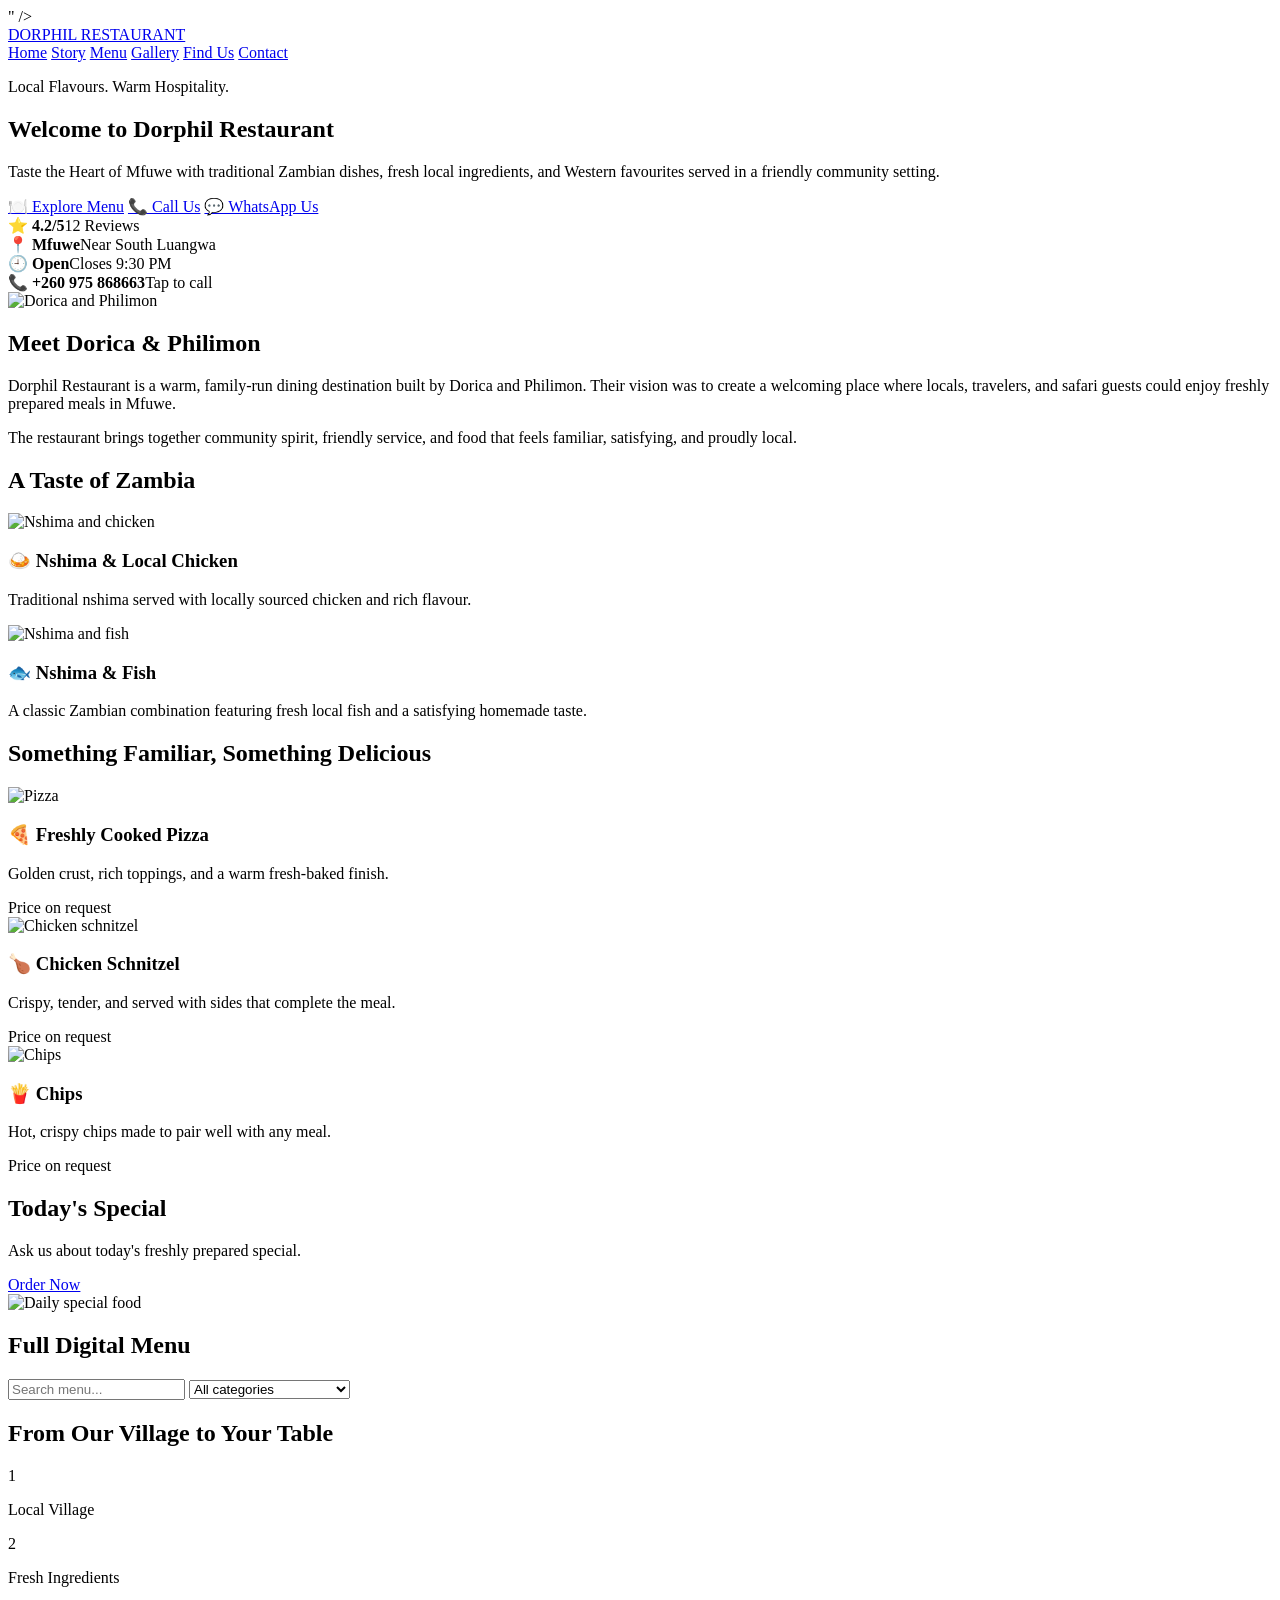
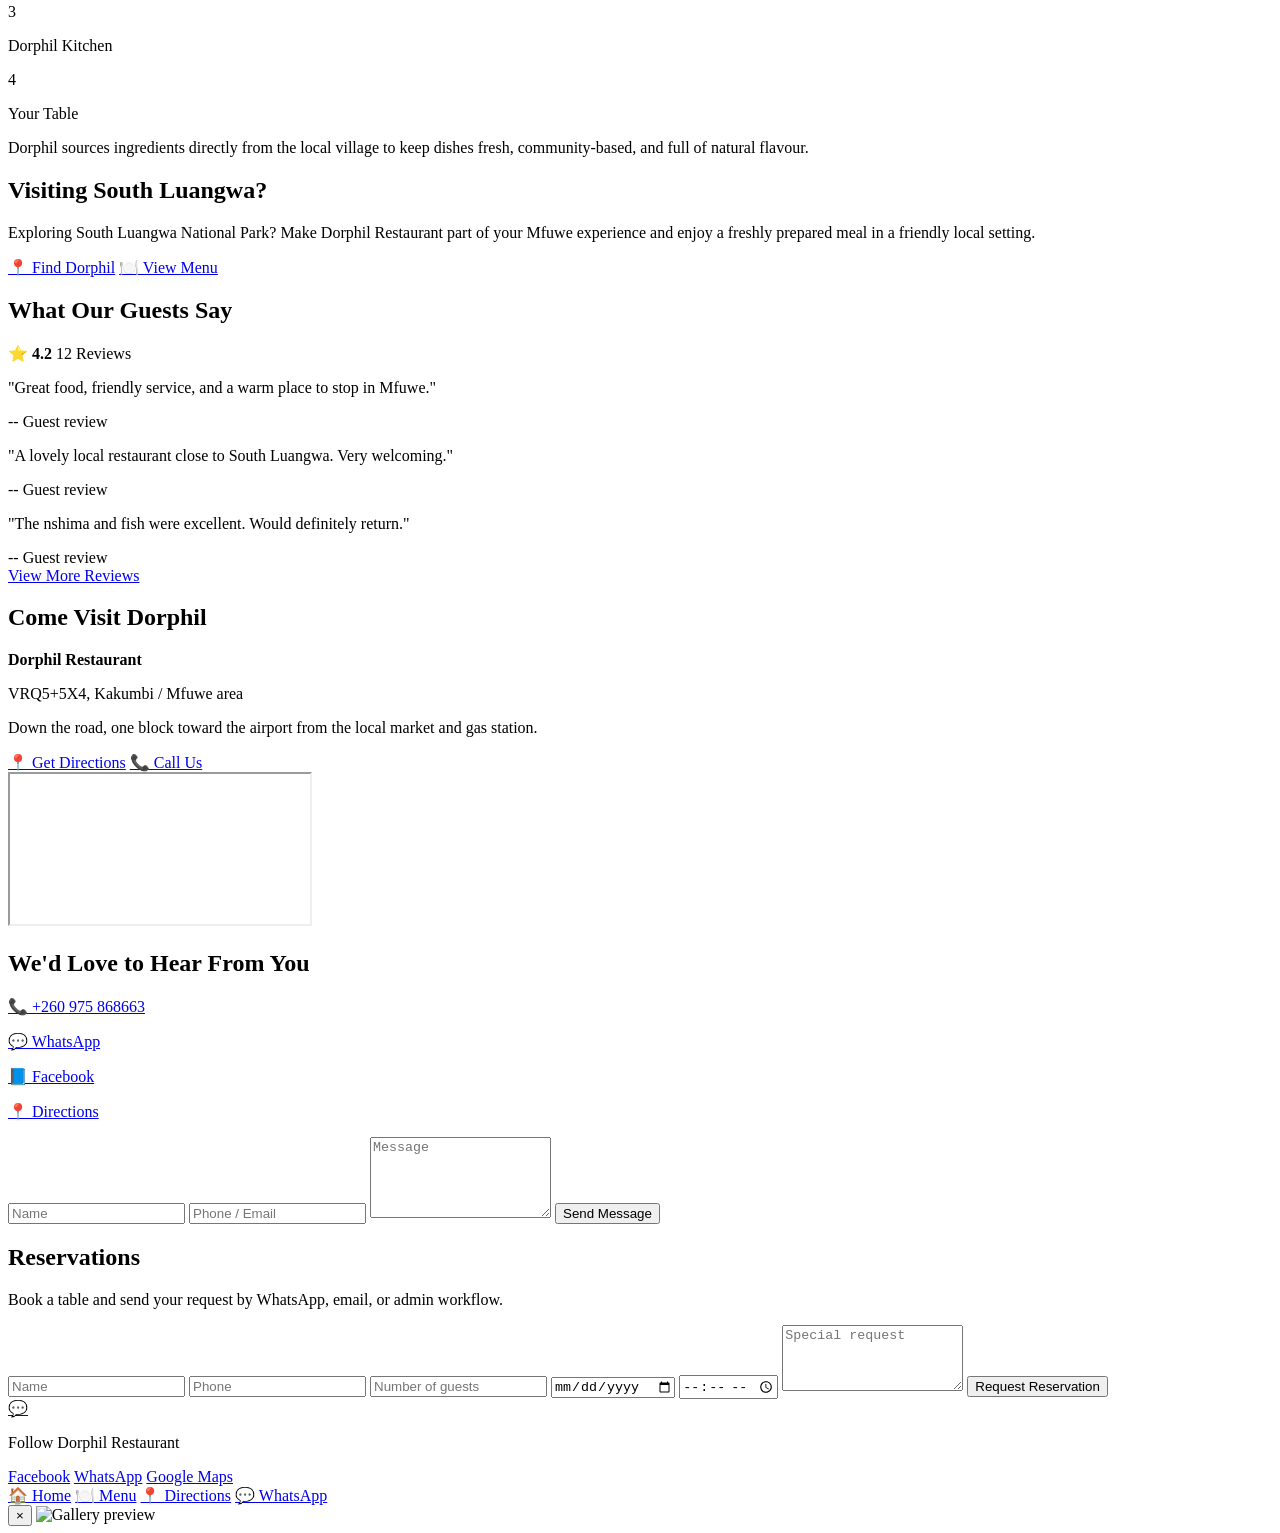
==== index.html @ 9b3031ff "Rename index[1].html to index.html" ====
<!DOCTYPE html>
<html lang="en">
<head>
  <meta charset="UTF-8" />
  <meta name="viewport" content="width=device-width, initial-scale=1.0" />
  <title>Dorphil Restaurant | Local Flavours. Warm Hospitality.</title>
  <meta name="description" content="Dorphil Restaurant in Mfuwe, near South Luangwa National Park, Zambia. Traditional Zambian dishes, Western favourites, reservations, menu, WhatsApp orders, and directions.">
  <meta name="keywords" content="Dorphil Restaurant, Restaurants in Mfuwe, Restaurants near South Luangwa, Food in Mfuwe Zambia, Where to eat in Mfuwe, Zambian food Mfuwe, Restaurants near South Luangwa National Park">
  <meta name="theme-color" content="#161513">
  <meta property="og:title" content="Dorphil Restaurant">
  <meta property="og:description" content="Local Flavours. Warm Hospitality.">
  <meta property="og:type" content="website">
  " />
</head>
<body>
  <header class="nav" id="top">
    <div class="container nav-inner">
      <a href="#home" class="brand">DORPHIL RESTAURANT</a>
      <nav class="navlinks">
        <a href="#home">Home</a>
        <a href="#story">Story</a>
        <a href="#menu">Menu</a>
        <a href="#gallery">Gallery</a>
        <a href="#find">Find Us</a>
        <a href="#contact">Contact</a>
      </nav>
    </div>
  </header>

  <main>
    <section class="hero" id="home">
      <div class="hero-overlay"></div>
      <div class="container hero-content reveal">
        <p class="eyebrow">Local Flavours. Warm Hospitality.</p>
        <h1>Welcome to Dorphil Restaurant</h1>
        <p class="hero-text">
          Taste the Heart of Mfuwe with traditional Zambian dishes, fresh local ingredients, and Western favourites served in a friendly community setting.
        </p>
        <div class="cta-row">
          <a class="btn btn-primary" href="#menu">🍽️ Explore Menu</a>
          <a class="btn btn-secondary" href="tel:+260975868663">📞 Call Us</a>
          <a class="btn btn-secondary" target="_blank" rel="noopener"
             href="https://wa.me/260975868663?text=Hello%20Dorphil%20Restaurant!%20I'd%20like%20to%20place%20an%20order.">
             💬 WhatsApp Us
          </a>
        </div>
      </div>
      <div class="floating-particles" aria-hidden="true">
        <span></span><span></span><span></span><span></span><span></span>
      </div>
    </section>

    <section class="quick-bar">
      <div class="container quick-grid">
        <div class="quick-card reveal"><strong>⭐ 4.2/5</strong><span>12 Reviews</span></div>
        <div class="quick-card reveal"><strong>📍 Mfuwe</strong><span>Near South Luangwa</span></div>
        <div class="quick-card reveal"><strong>🕘 Open</strong><span>Closes 9:30 PM</span></div>
        <div class="quick-card reveal"><strong>📞 +260 975 868663</strong><span>Tap to call</span></div>
      </div>
    </section>

    <section class="section section-light" id="story">
      <div class="container grid-2">
        <div class="story-image reveal">
          <img src="https://images.unsplash.com/photo-1529692236671-f1c6f5c2c8a7?auto=format&fit=crop&w=1200&q=80" alt="Dorica and Philimon">
        </div>
        <div class="story-copy reveal">
          <h2>Meet Dorica & Philimon</h2>
          <div class="gold-line"></div>
          <p>
            Dorphil Restaurant is a warm, family-run dining destination built by Dorica and Philimon. Their vision was to create a welcoming place where locals, travelers, and safari guests could enjoy freshly prepared meals in Mfuwe.
          </p>
          <p>
            The restaurant brings together community spirit, friendly service, and food that feels familiar, satisfying, and proudly local.
          </p>
        </div>
      </div>
    </section>

    <section class="section section-dark" id="local-food">
      <div class="container">
        <h2>A Taste of Zambia</h2>
        <div class="gold-line"></div>
        <div class="food-grid">
          <article class="food-card reveal">
            <img src="https://images.unsplash.com/photo-1562967914-608f82629710?auto=format&fit=crop&w=1200&q=80" alt="Nshima and chicken">
            <div class="food-body">
              <h3>🍛 Nshima & Local Chicken</h3>
              <p>Traditional nshima served with locally sourced chicken and rich flavour.</p>
            </div>
          </article>
          <article class="food-card reveal">
            <img src="https://images.unsplash.com/photo-1519708227418-c8fd9a32b7a2?auto=format&fit=crop&w=1200&q=80" alt="Nshima and fish">
            <div class="food-body">
              <h3>🐟 Nshima & Fish</h3>
              <p>A classic Zambian combination featuring fresh local fish and a satisfying homemade taste.</p>
            </div>
          </article>
        </div>
      </div>
    </section>

    <section class="section section-light" id="western">
      <div class="container">
        <h2>Something Familiar, Something Delicious</h2>
        <div class="gold-line"></div>
        <div class="food-grid three">
          <article class="food-card reveal">
            <img src="https://images.unsplash.com/photo-1513104890138-7c749659a591?auto=format&fit=crop&w=1200&q=80" alt="Pizza">
            <div class="food-body">
              <h3>🍕 Freshly Cooked Pizza</h3>
              <p>Golden crust, rich toppings, and a warm fresh-baked finish.</p>
              <span class="price">Price on request</span>
            </div>
          </article>
          <article class="food-card reveal">
            <img src="https://images.unsplash.com/photo-1598515214211-89d3c73ae83b?auto=format&fit=crop&w=1200&q=80" alt="Chicken schnitzel">
            <div class="food-body">
              <h3>🍗 Chicken Schnitzel</h3>
              <p>Crispy, tender, and served with sides that complete the meal.</p>
              <span class="price">Price on request</span>
            </div>
          </article>
          <article class="food-card reveal">
            <img src="https://images.unsplash.com/photo-1573080496219-bb080dd4f877?auto=format&fit=crop&w=1200&q=80" alt="Chips">
            <div class="food-body">
              <h3>🍟 Chips</h3>
              <p>Hot, crispy chips made to pair well with any meal.</p>
              <span class="price">Price on request</span>
            </div>
          </article>
        </div>
      </div>
    </section>

    <section class="section section-dark" id="specials">
      <div class="container grid-2">
        <div class="special-copy reveal">
          <h2>Today's Special</h2>
          <div class="gold-line"></div>
          <p>Ask us about today's freshly prepared special.</p>
          <a class="btn btn-primary" href="https://wa.me/260975868663?text=Hello%20Dorphil%20Restaurant!%20What%20is%20today's%20special?" target="_blank" rel="noopener">Order Now</a>
        </div>
        <div class="special-image reveal">
          <img src="https://images.unsplash.com/photo-1547592180-85f173990554?auto=format&fit=crop&w=1200&q=80" alt="Daily special food">
        </div>
      </div>
    </section>

    <section class="section section-light" id="menu">
      <div class="container">
        <h2>Full Digital Menu</h2>
        <div class="gold-line"></div>

        <div class="menu-tools">
          <input id="menuSearch" type="text" placeholder="Search menu..." />
          <select id="categoryFilter">
            <option value="all">All categories</option>
            <option value="Zambian Favourites">🇿🇲 Zambian Favourites</option>
            <option value="Pizza">🍕 Pizza</option>
            <option value="Chicken & Meat">🍗 Chicken & Meat</option>
            <option value="Sides">🍟 Sides</option>
            <option value="Drinks">🥤 Drinks</option>
            <option value="Specials">🔥 Specials</option>
          </select>
        </div>

        <div class="menu-grid" id="menuGrid"></div>
      </div>
    </section>

    <section class="section section-dark" id="ingredients">
      <div class="container">
        <h2>From Our Village to Your Table</h2>
        <div class="gold-line"></div>
        <div class="process">
          <div class="process-step reveal"><span>1</span><p>Local Village</p></div>
          <div class="process-step reveal"><span>2</span><p>Fresh Ingredients</p></div>
          <div class="process-step reveal"><span>3</span><p>Dorphil Kitchen</p></div>
          <div class="process-step reveal"><span>4</span><p>Your Table</p></div>
        </div>
        <p class="center-text">
          Dorphil sources ingredients directly from the local village to keep dishes fresh, community-based, and full of natural flavour.
        </p>
      </div>
    </section>

    <section class="section section-light" id="south-luangwa">
      <div class="container grid-2">
        <div class="reveal">
          <h2>Visiting South Luangwa?</h2>
          <div class="gold-line"></div>
          <p>
            Exploring South Luangwa National Park? Make Dorphil Restaurant part of your Mfuwe experience and enjoy a freshly prepared meal in a friendly local setting.
          </p>
          <div class="cta-row">
            <a class="btn btn-primary" href="#find">📍 Find Dorphil</a>
            <a class="btn btn-secondary" href="#menu">🍽️ View Menu</a>
          </div>
        </div>
        <div class="wildlife-panel reveal"></div>
      </div>
    </section>

    <section class="section section-light" id="reviews">
      <div class="container">
        <h2>What Our Guests Say</h2>
        <div class="gold-line"></div>
        <div class="review-summary">
          <strong>⭐ 4.2</strong>
          <span>12 Reviews</span>
        </div>
        <div class="review-grid">
          <article class="review-card reveal">
            <p>"Great food, friendly service, and a warm place to stop in Mfuwe."</p>
            <span>-- Guest review</span>
          </article>
          <article class="review-card reveal">
            <p>"A lovely local restaurant close to South Luangwa. Very welcoming."</p>
            <span>-- Guest review</span>
          </article>
          <article class="review-card reveal">
            <p>"The nshima and fish were excellent. Would definitely return."</p>
            <span>-- Guest review</span>
          </article>
        </div>
        <div class="center-row">
          <a class="btn btn-secondary" href="https://www.tripadvisor.com/Search?q=Dorphil%20Restaurant" target="_blank" rel="noopener">View More Reviews</a>
        </div>
      </div>
    </section>

    <section class="section section-dark" id="find">
      <div class="container grid-2">
        <div class="reveal">
          <h2>Come Visit Dorphil</h2>
          <div class="gold-line"></div>
          <p><strong>Dorphil Restaurant</strong></p>
          <p>VRQ5+5X4, Kakumbi / Mfuwe area</p>
          <p>Down the road, one block toward the airport from the local market and gas station.</p>
          <div class="cta-row">
            <a class="btn btn-primary" href="https://www.google.com/maps?q=VRQ5+5X4,+Kakumbi,+Mfuwe,+Zambia" target="_blank" rel="noopener">📍 Get Directions</a>
            <a class="btn btn-secondary" href="tel:+260975868663">📞 Call Us</a>
          </div>
        </div>
        <div class="map-wrap reveal">
          <iframe
            class="map"
            loading="lazy"
            src="https://www.google.com/maps?q=VRQ5%2B5X4%2C%20Mfuwe%2C%20Zambia&output=embed"
            title="Dorphil Restaurant map"
          ></iframe>
        </div>
      </div>
    </section>

    <section class="section section-light" id="contact">
      <div class="container grid-2">
        <div class="reveal">
          <h2>We'd Love to Hear From You</h2>
          <div class="gold-line"></div>
          <p><a href="tel:+260975868663">📞 +260 975 868663</a></p>
          <p><a href="https://wa.me/260975868663?text=Hello%20Dorphil%20Restaurant!%20I'd%20like%20to%20place%20an%20order." target="_blank" rel="noopener">💬 WhatsApp</a></p>
          <p><a href="https://www.facebook.com/profile.php?id=61595667743104" target="_blank" rel="noopener">📘 Facebook</a></p>
          <p><a href="#find">📍 Directions</a></p>
        </div>
        <form class="contact-form reveal">
          <input type="text" placeholder="Name" />
          <input type="text" placeholder="Phone / Email" />
          <textarea rows="5" placeholder="Message"></textarea>
          <button type="button" class="btn btn-primary">Send Message</button>
        </form>
      </div>
    </section>

    <section class="section section-dark" id="reservations">
      <div class="container grid-2">
        <div class="reveal">
          <h2>Reservations</h2>
          <div class="gold-line"></div>
          <p>Book a table and send your request by WhatsApp, email, or admin workflow.</p>
        </div>
        <form class="contact-form reveal">
          <input type="text" placeholder="Name" />
          <input type="text" placeholder="Phone" />
          <input type="number" placeholder="Number of guests" />
          <input type="date" />
          <input type="time" />
          <textarea rows="4" placeholder="Special request"></textarea>
          <button type="button" class="btn btn-primary">Request Reservation</button>
        </form>
      </div>
    </section>
  </main>

  <a class="floating-whatsapp" target="_blank" rel="noopener"
     href="https://wa.me/260975868663?text=Hello%20Dorphil%20Restaurant!%20I'd%20like%20to%20place%20an%20order.">
    💬
  </a>

  <footer class="footer">
    <div class="container footer-inner">
      <p>Follow Dorphil Restaurant</p>
      <div class="footer-links">
        <a href="https://www.facebook.com" target="_blank" rel="noopener">Facebook</a>
        <a href="https://wa.me/260975868663" target="_blank" rel="noopener">WhatsApp</a>
        <a href="https://www.google.com/maps?q=VRQ5+5X4,+Kakumbi,+Mfuwe,+Zambia" target="_blank" rel="noopener">Google Maps</a>
      </div>
    </div>
  </footer>

  <nav class="mobile-nav">
    <a href="#home">🏠 Home</a>
    <a href="#menu">🍽️ Menu</a>
    <a href="#find">📍 Directions</a>
    <a href="https://wa.me/260975868663?text=Hello%20Dorphil%20Restaurant!%20I'd%20like%20to%20place%20an%20order." target="_blank" rel="noopener">💬 WhatsApp</a>
  </nav>

  <div class="gallery-modal" id="galleryModal" aria-hidden="true">
    <button class="close-modal" id="closeModal">×</button>
    <img id="modalImage" alt="Gallery preview">
  </div>

  <script src="script.js"></script>
</body>
</html>
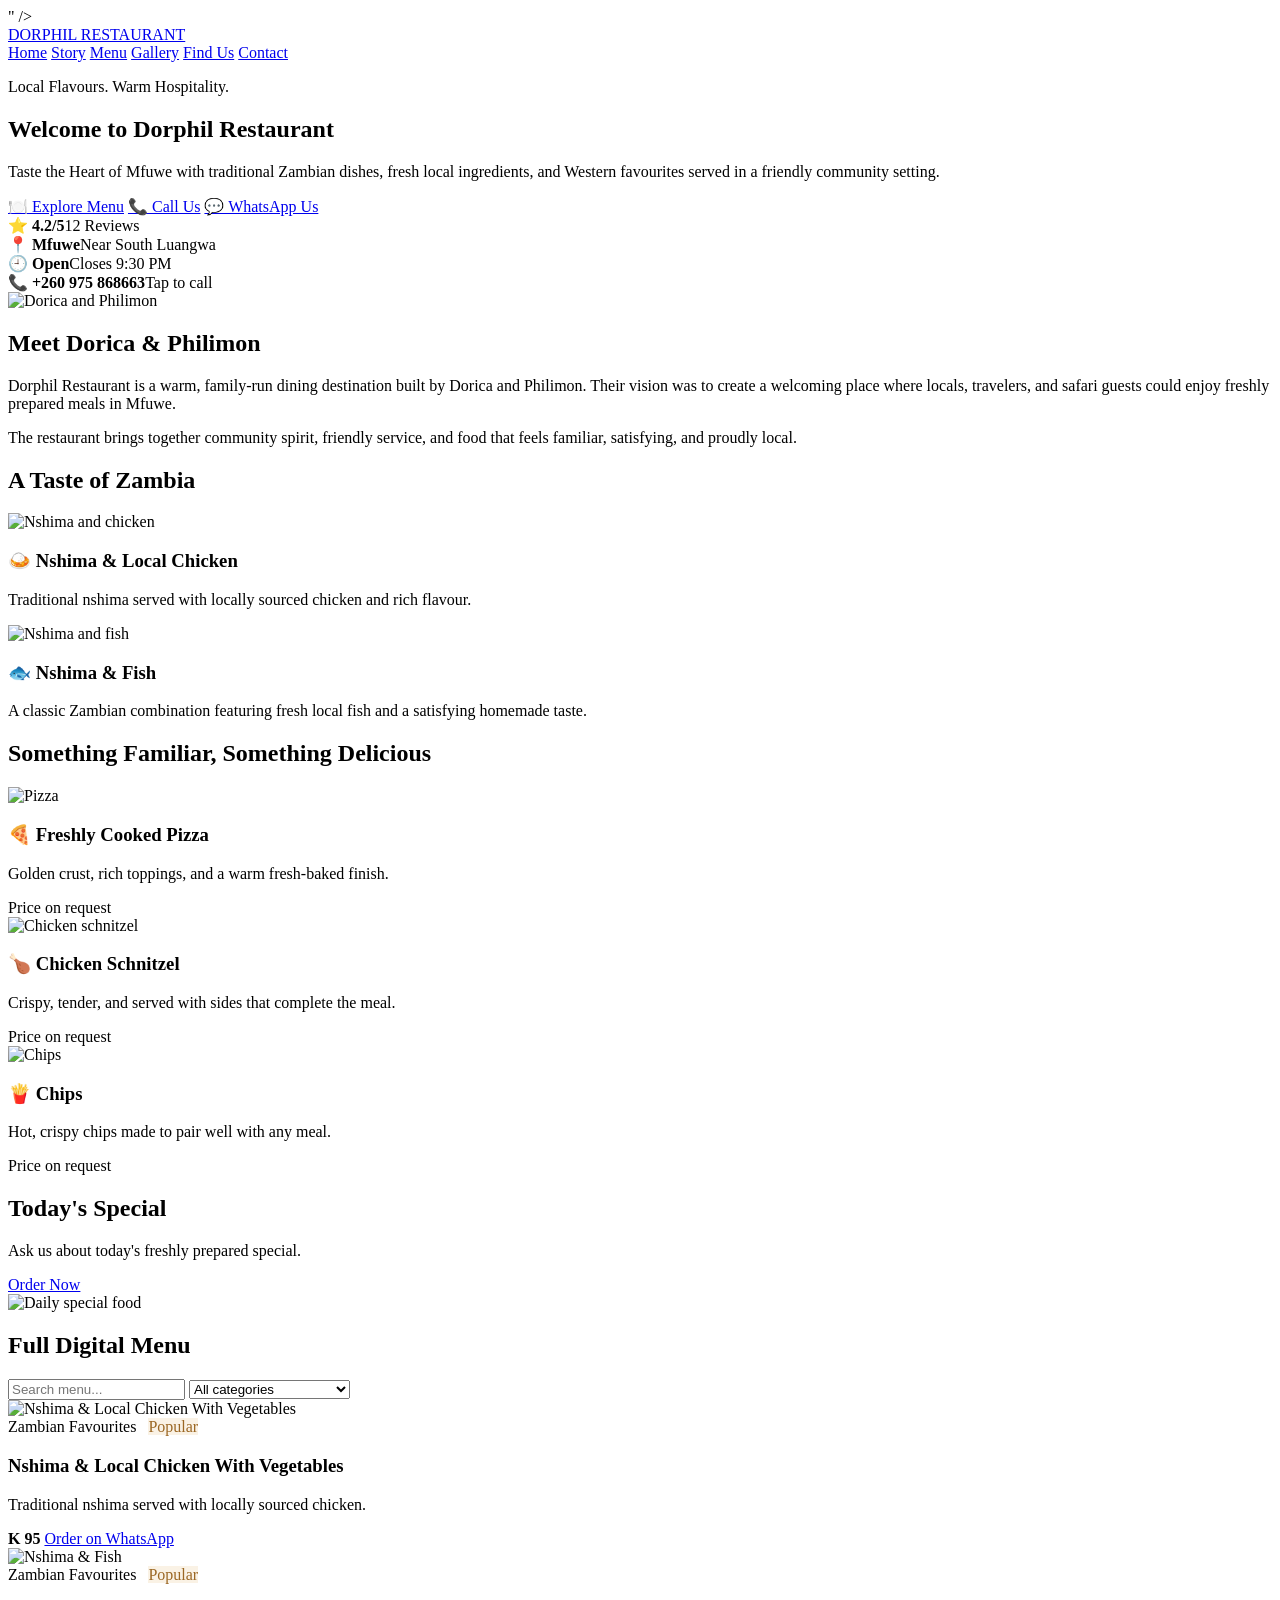
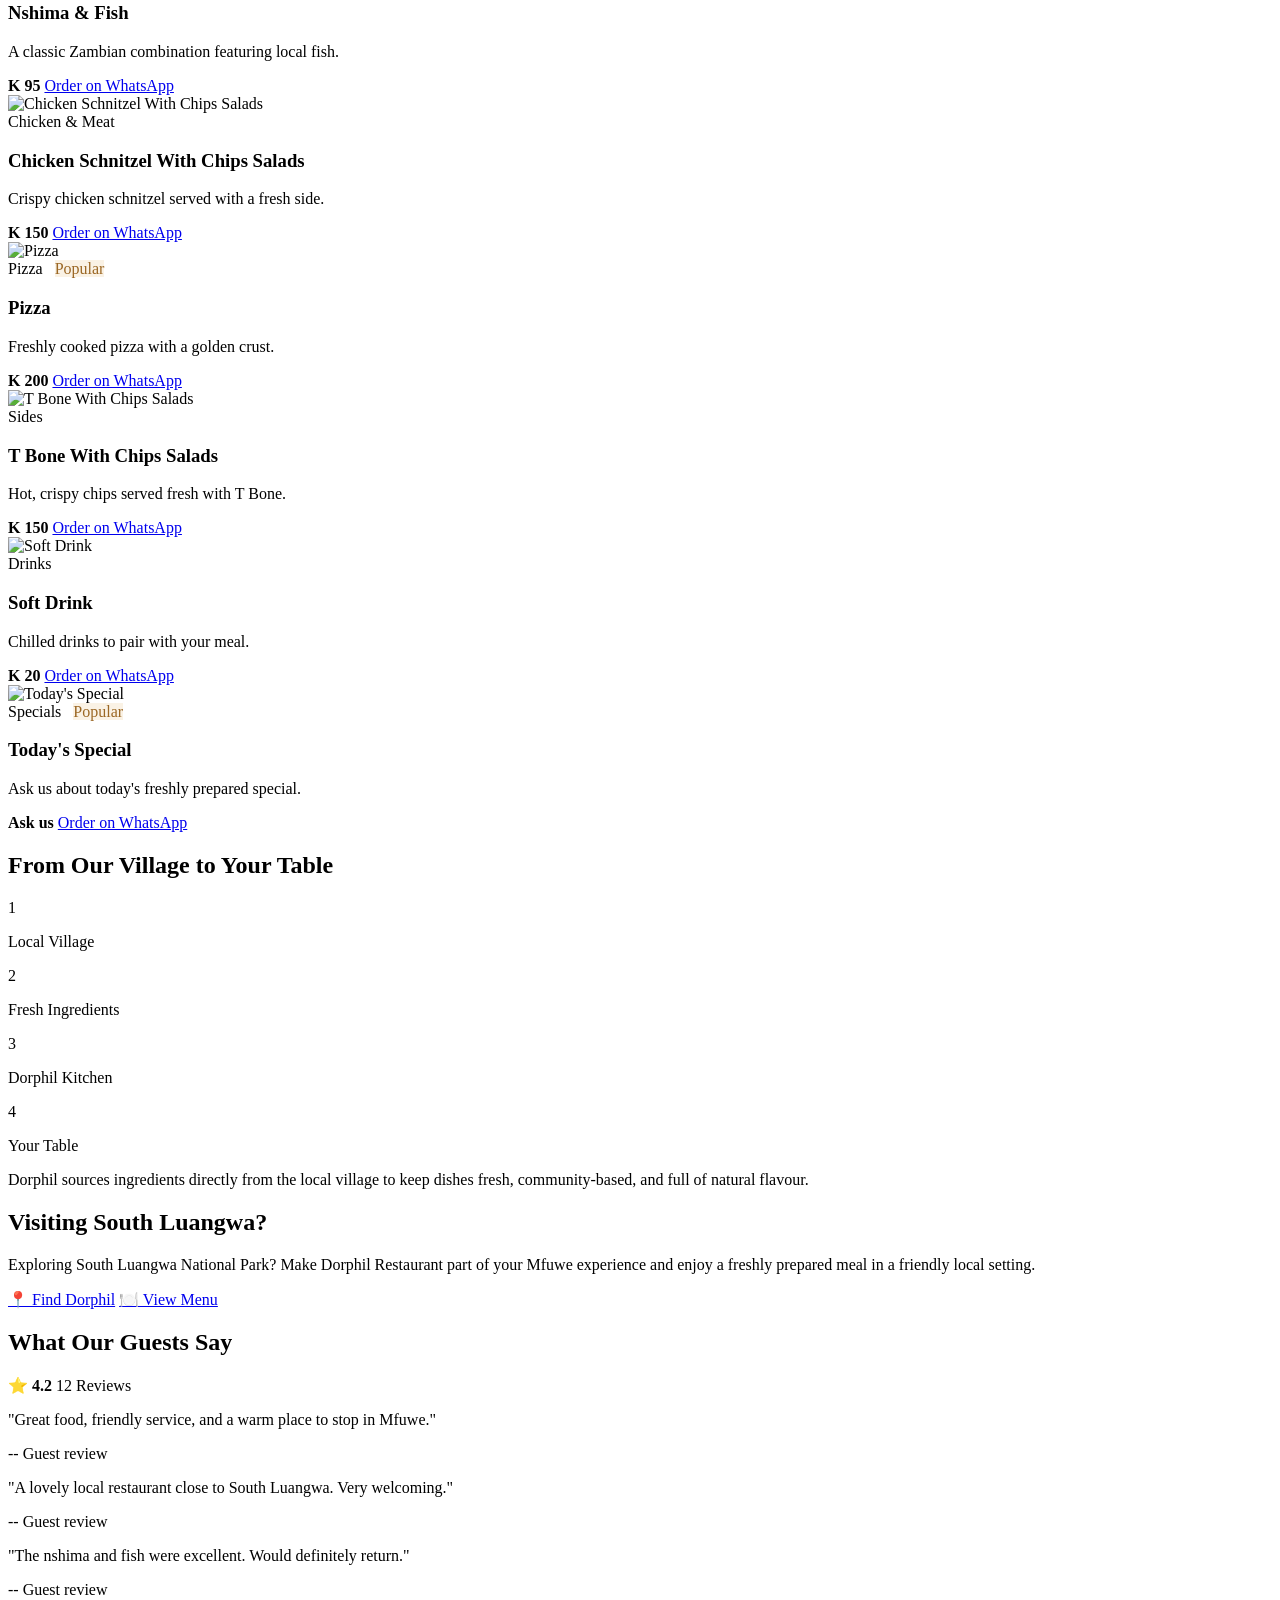
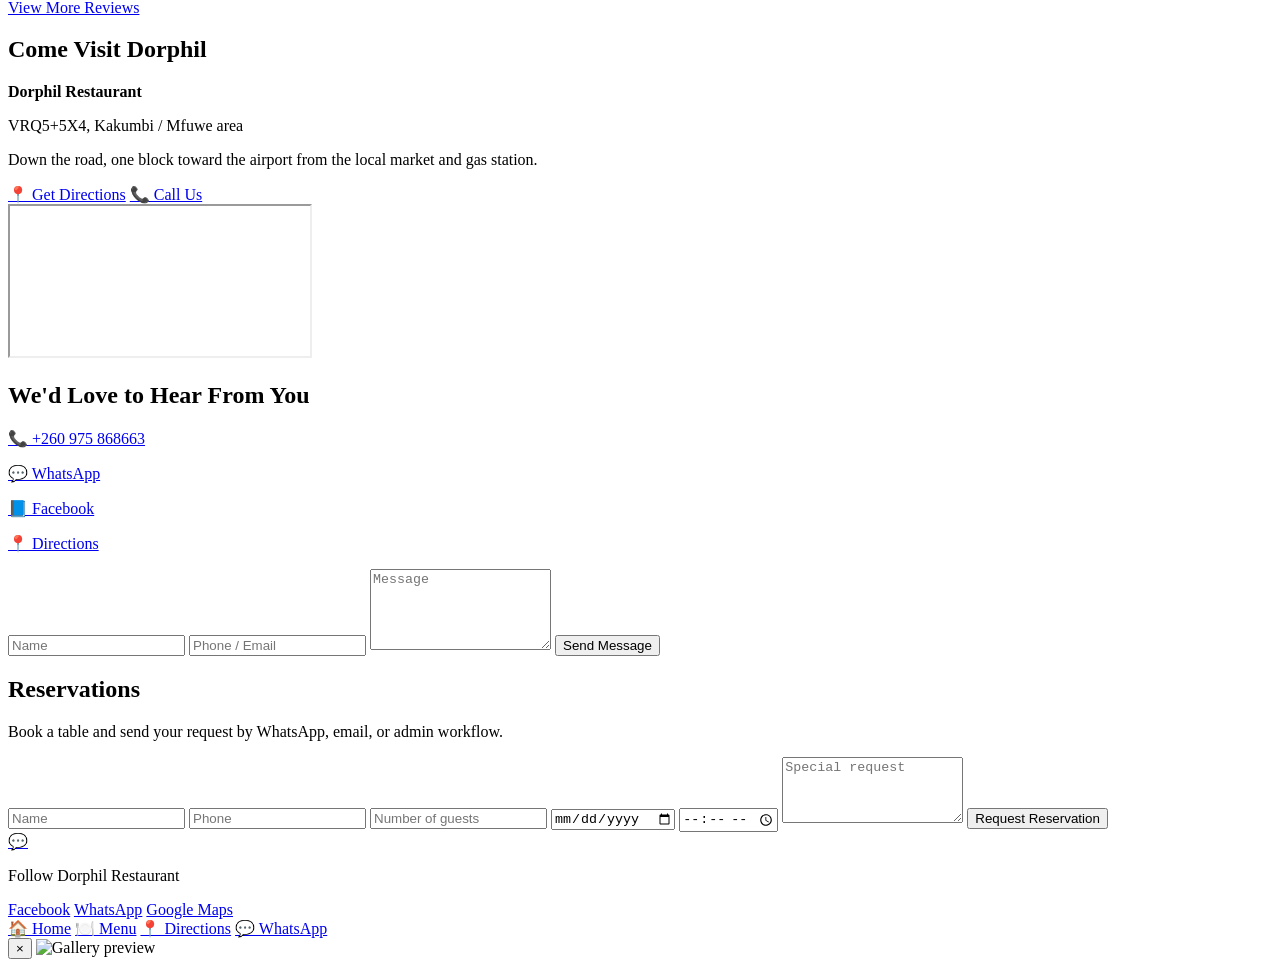
==== commit 39d7978b: "Fix meta tag self-closing syntax in index.html" ====
--- a/index.html
+++ b/index.html
@@ -1,7 +1,7 @@
 <!DOCTYPE html>
 <html lang="en">
 <head>
-  <meta charset="UTF-8" />
+  <meta charset="UTF-8" >
   <meta name="viewport" content="width=device-width, initial-scale=1.0" />
   <title>Dorphil Restaurant | Local Flavours. Warm Hospitality.</title>
   <meta name="description" content="Dorphil Restaurant in Mfuwe, near South Luangwa National Park, Zambia. Traditional Zambian dishes, Western favourites, reservations, menu, WhatsApp orders, and directions.">
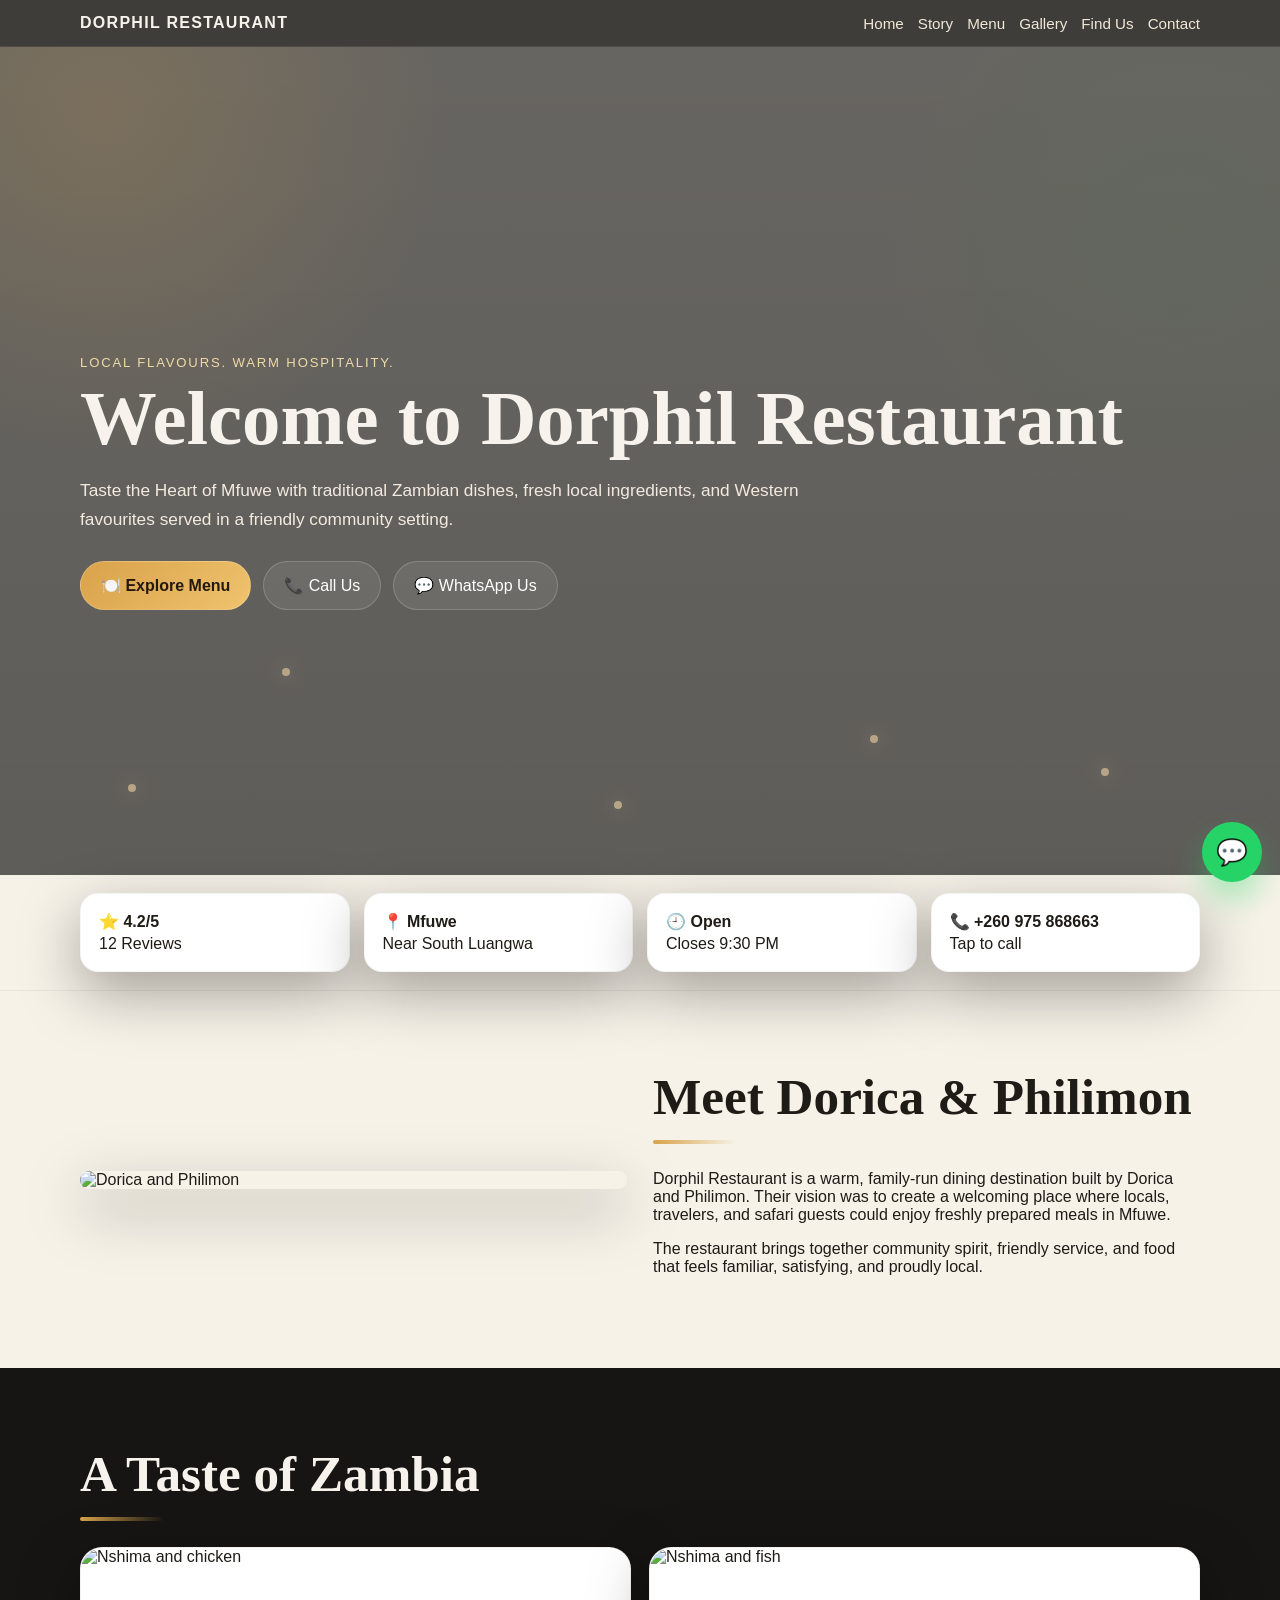
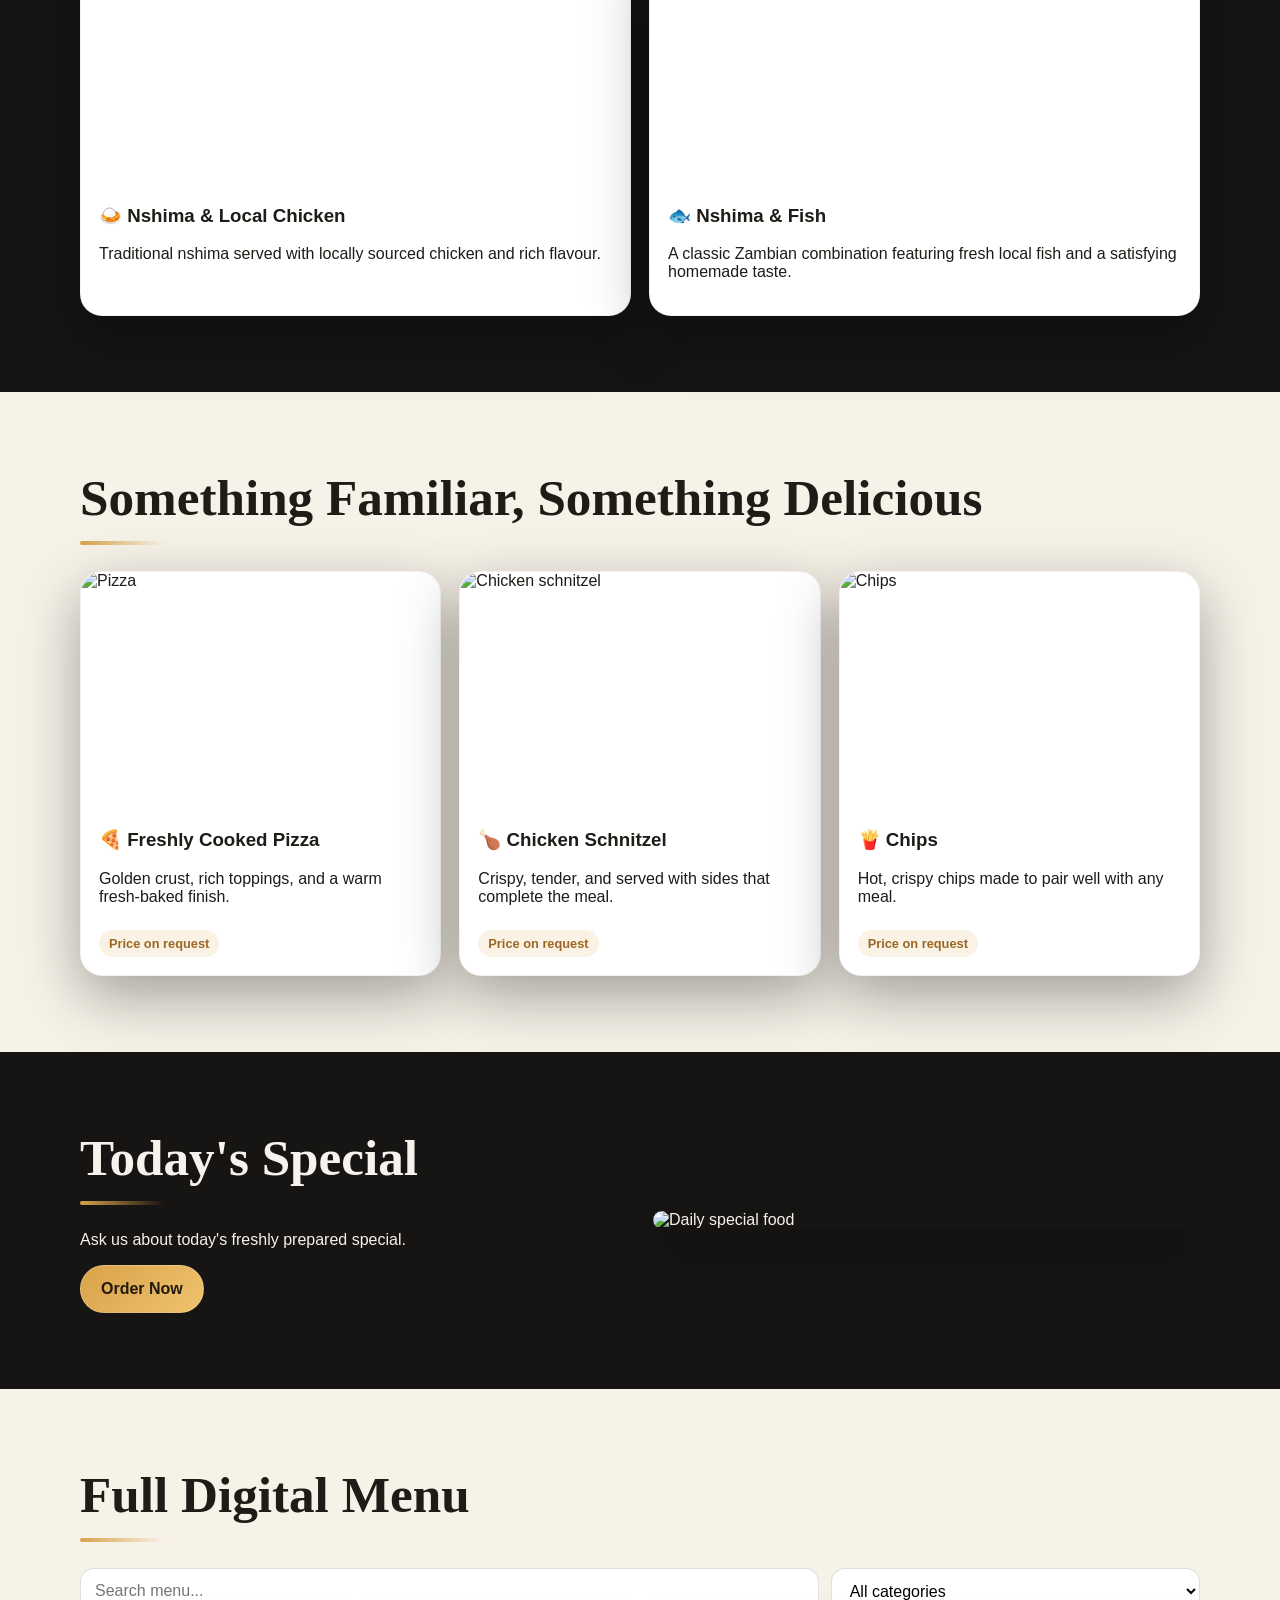
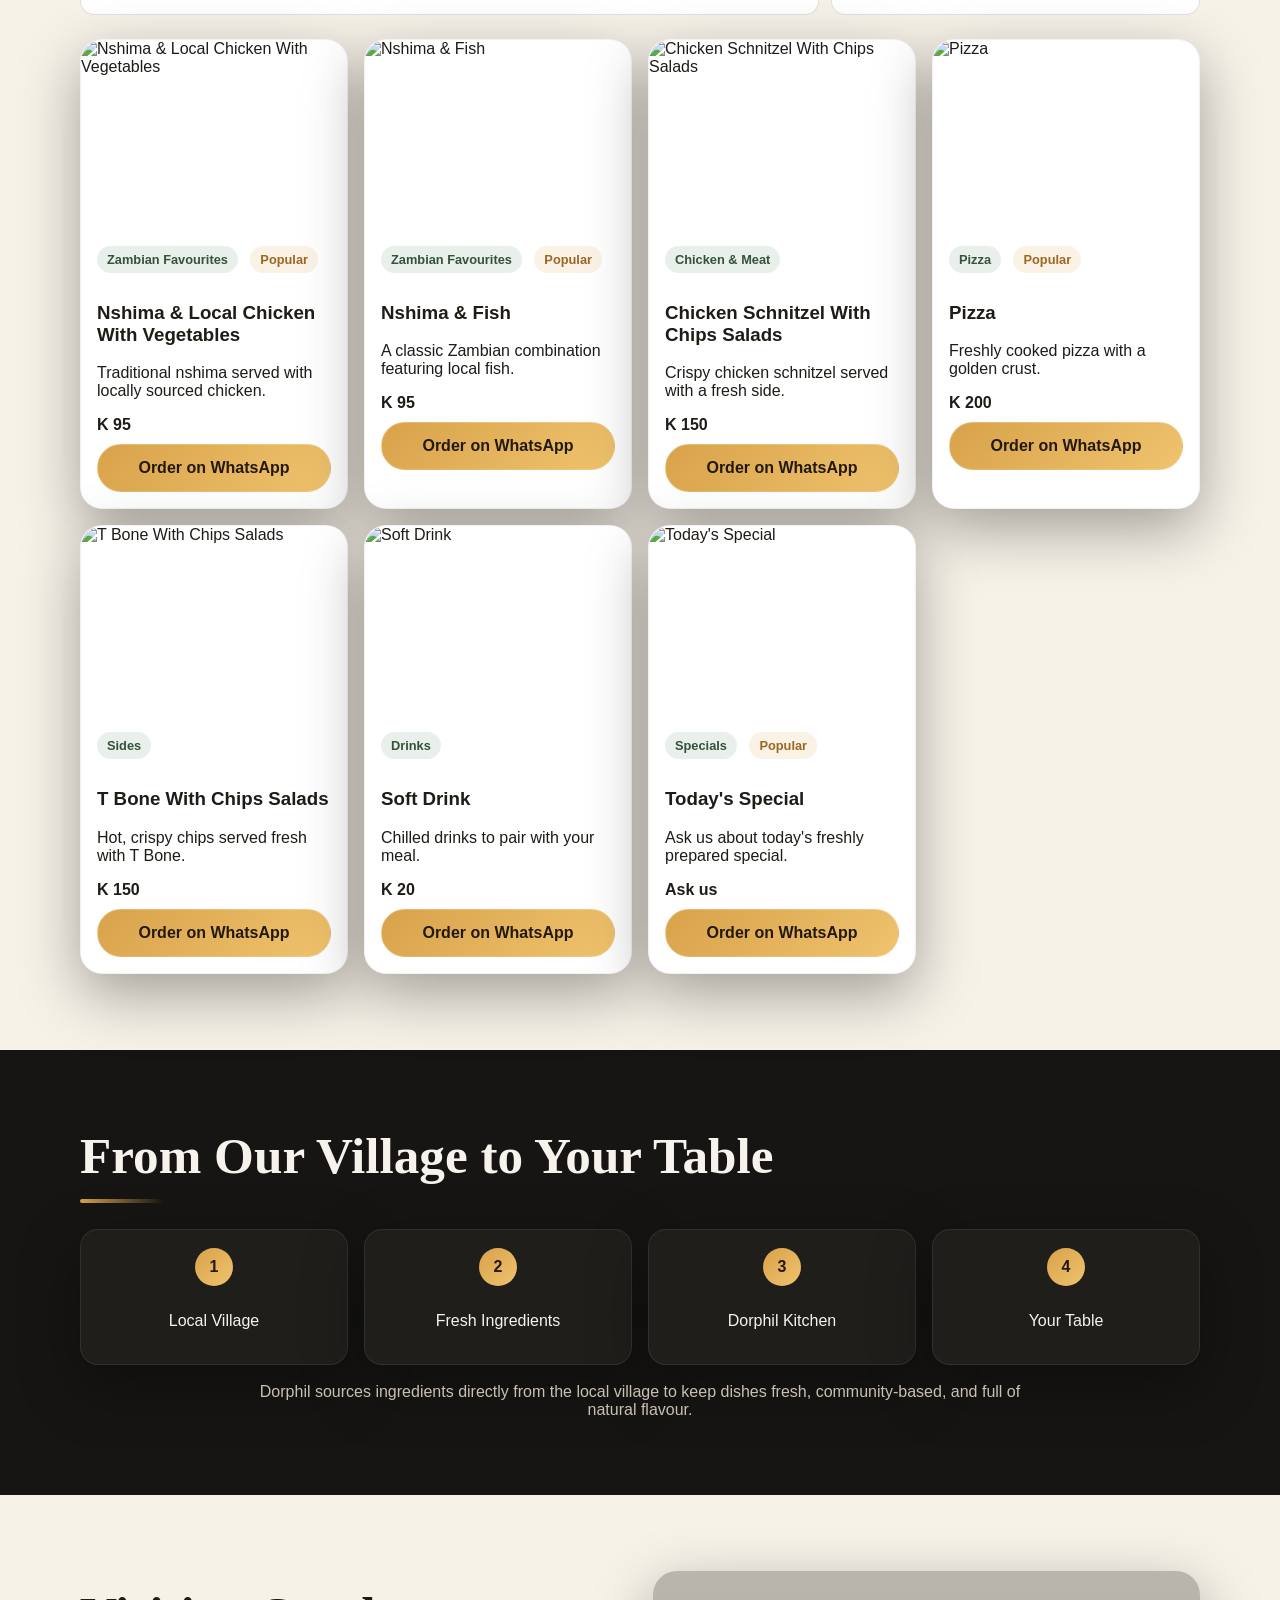
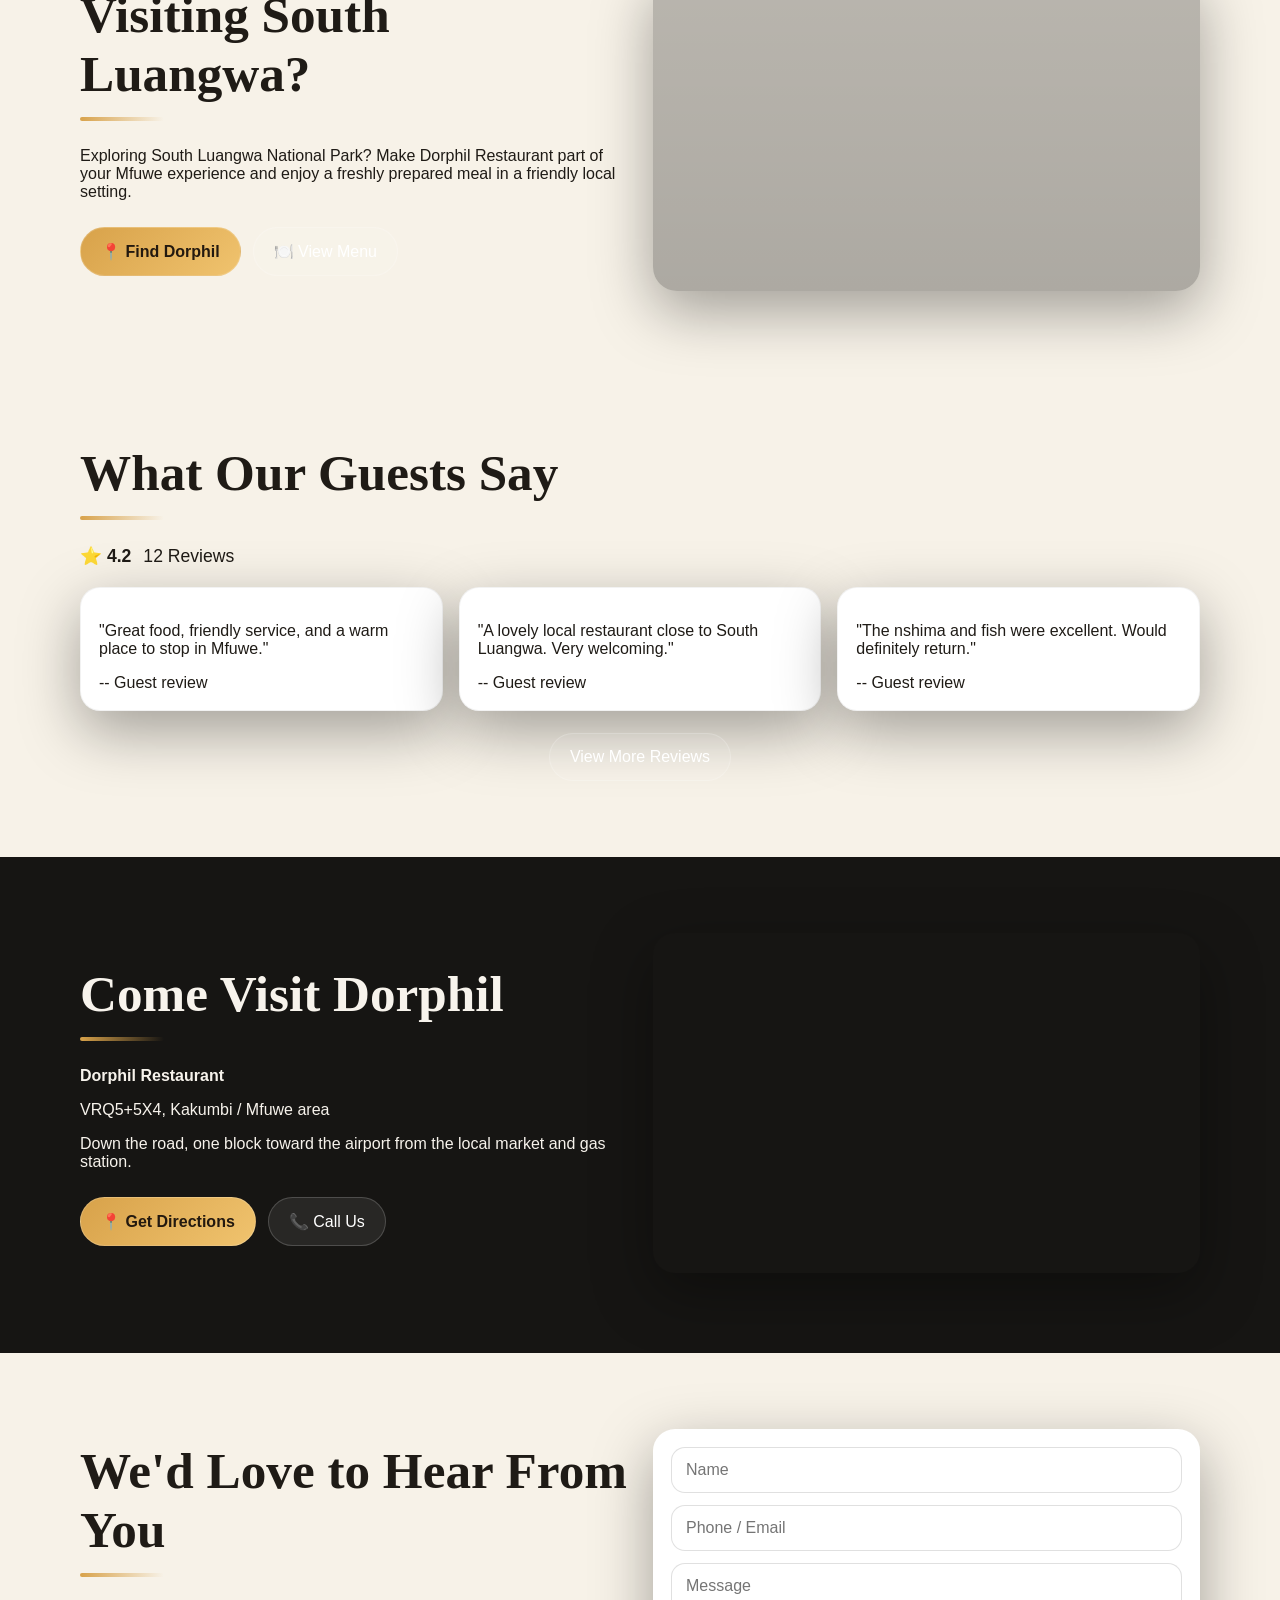
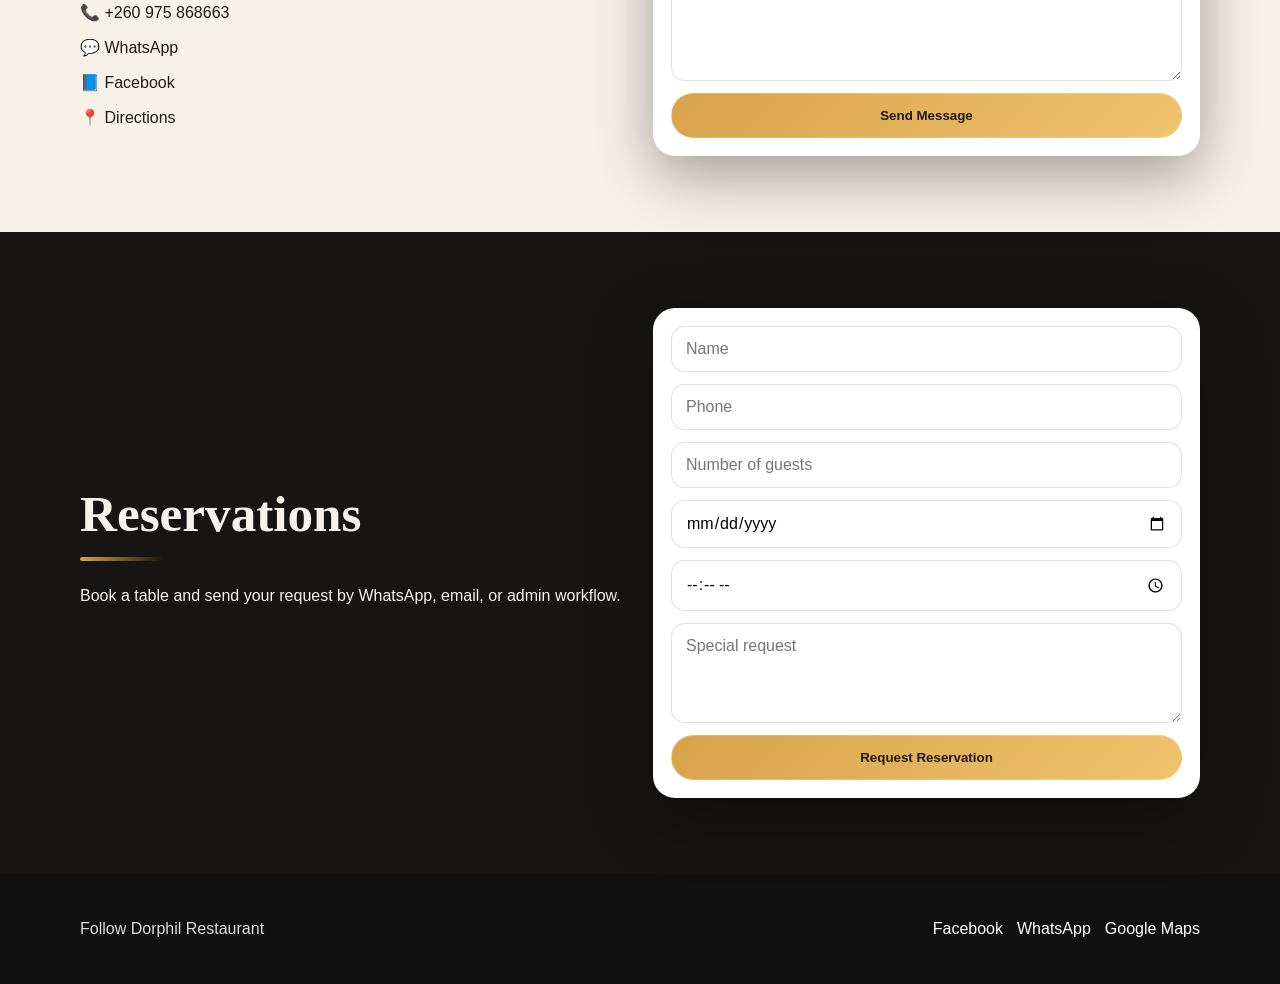
==== commit 5cb2e096: "Fix meta charset tag formatting in index.html" ====
--- a/index.html
+++ b/index.html
@@ -1,16 +1,17 @@
 <!DOCTYPE html>
 <html lang="en">
 <head>
-  <meta charset="UTF-8" >
+  <meta charset="UTF-8">
   <meta name="viewport" content="width=device-width, initial-scale=1.0" />
   <title>Dorphil Restaurant | Local Flavours. Warm Hospitality.</title>
+  <link rel="stylesheet"
+    href="style.css">
   <meta name="description" content="Dorphil Restaurant in Mfuwe, near South Luangwa National Park, Zambia. Traditional Zambian dishes, Western favourites, reservations, menu, WhatsApp orders, and directions.">
   <meta name="keywords" content="Dorphil Restaurant, Restaurants in Mfuwe, Restaurants near South Luangwa, Food in Mfuwe Zambia, Where to eat in Mfuwe, Zambian food Mfuwe, Restaurants near South Luangwa National Park">
   <meta name="theme-color" content="#161513">
   <meta property="og:title" content="Dorphil Restaurant">
   <meta property="og:description" content="Local Flavours. Warm Hospitality.">
   <meta property="og:type" content="website">
-  " />
 </head>
 <body>
   <header class="nav" id="top">
--- a/style.css
+++ b/style.css
@@ -0,0 +1,459 @@
+:root{
+  --bg:#161513;
+  --panel:#201e1b;
+  --cream:#f7f2e8;
+  --gold:#d8a24a;
+  --green:#4f7b57;
+  --text:#f7f3ec;
+  --muted:#c9c0b2;
+  --line:rgba(255,255,255,.08);
+  --shadow:0 20px 60px rgba(0,0,0,.35);
+}
+
+*{box-sizing:border-box}
+html{scroll-behavior:smooth}
+body{
+  margin:0;
+  font-family:Arial,Helvetica,sans-serif;
+  background:var(--cream);
+  color:#1f1b16;
+}
+a{color:inherit;text-decoration:none}
+img{max-width:100%;display:block}
+
+.container{width:min(1120px,92vw);margin:auto}
+
+.nav{
+  position:sticky;top:0;z-index:50;
+  background:rgba(22,21,19,.82);
+  backdrop-filter:blur(12px);
+  color:var(--text);
+  border-bottom:1px solid var(--line);
+}
+.nav.scrolled{background:rgba(22,21,19,.94)}
+.nav-inner{
+  display:flex;align-items:center;justify-content:space-between;
+  padding:14px 0;gap:16px;flex-wrap:wrap;
+}
+.brand{font-weight:800;letter-spacing:.08em}
+.navlinks{display:flex;gap:14px;flex-wrap:wrap;font-size:.95rem;color:#f1e7d8}
+
+.hero{
+  min-height:92vh;
+  display:grid;place-items:center;
+  position:relative;
+  color:var(--text);
+  overflow:hidden;
+  background:
+    linear-gradient(rgba(0,0,0,.58),rgba(0,0,0,.62)),
+    url('https://images.unsplash.com/photo-1504674900247-0877df9cc836?auto=format&fit=crop&w=1600&q=80') center/cover no-repeat;
+  background-attachment:fixed;
+}
+.hero::before{
+  content:'';
+  position:absolute;inset:-20%;
+  background:radial-gradient(circle at 20% 20%,rgba(216,162,74,.18),transparent 20%),
+             radial-gradient(circle at 80% 30%,rgba(79,123,87,.14),transparent 18%);
+  animation:float 14s ease-in-out infinite alternate;
+  pointer-events:none;
+}
+.hero-content{position:relative;padding:90px 0 60px;text-align:left}
+.eyebrow{
+  color:#f0d9a8;letter-spacing:.14em;text-transform:uppercase;
+  font-size:.82rem;margin-bottom:10px
+}
+h1,h2{
+  font-family:Georgia,serif;
+  margin:0;
+}
+h1{
+  font-size:clamp(2.6rem,6vw,5.5rem);
+  line-height:1.02;
+  margin-bottom:14px;
+}
+h2{font-size:clamp(2rem,4vw,3.2rem)}
+.hero-text{
+  max-width:720px;
+  font-size:1.08rem;
+  color:#f3eadf;
+  line-height:1.7;
+}
+.cta-row{
+  display:flex;gap:12px;flex-wrap:wrap;
+  margin-top:26px;
+}
+.btn{
+  padding:14px 20px;
+  border-radius:999px;
+  border:1px solid rgba(255,255,255,.18);
+  background:rgba(255,255,255,.08);
+  color:#fff;
+  transition:.25s transform,.25s background,.25s box-shadow;
+  display:inline-flex;align-items:center;justify-content:center;
+}
+.btn:hover{
+  transform:translateY(-3px);
+  background:rgba(255,255,255,.14);
+  box-shadow:0 0 24px rgba(216,162,74,.35);
+}
+.btn-primary{
+  background:linear-gradient(135deg,#d8a24a,#f0c36e);
+  color:#23190f;
+  font-weight:700;
+}
+.btn-secondary{background:rgba(255,255,255,.08)}
+
+.quick-bar{
+  background:#f7f2e8;
+  padding:18px 0;
+  border-bottom:1px solid rgba(0,0,0,.06);
+}
+.quick-grid{
+  display:grid;
+  grid-template-columns:repeat(auto-fit,minmax(170px,1fr));
+  gap:14px;
+}
+.quick-card{
+  background:#fff;
+  border-radius:18px;
+  padding:18px;
+  box-shadow:var(--shadow);
+  border:1px solid rgba(0,0,0,.04);
+  display:flex;
+  flex-direction:column;
+  gap:4px;
+}
+
+.section{padding:76px 0}
+.section-dark{background:var(--bg);color:var(--text)}
+.section-light{background:var(--cream);color:#1f1b16}
+
+.gold-line{
+  width:84px;height:4px;
+  background:linear-gradient(90deg,var(--gold),transparent);
+  border-radius:999px;
+  margin:14px 0 26px;
+}
+
+.grid-2{
+  display:grid;
+  grid-template-columns:repeat(2,minmax(0,1fr));
+  gap:26px;
+  align-items:center;
+}
+.food-grid{
+  display:grid;
+  grid-template-columns:repeat(2,minmax(0,1fr));
+  gap:18px;
+}
+.food-grid.three{
+  grid-template-columns:repeat(3,minmax(0,1fr));
+}
+
+.story-image img,
+.special-image img{
+  border-radius:22px;
+  box-shadow:var(--shadow);
+}
+
+.food-card{
+  background:#fff;
+  color:#1f1b16;
+  border-radius:22px;
+  overflow:hidden;
+  box-shadow:var(--shadow);
+  border:1px solid rgba(0,0,0,.05);
+  transition:transform .25s ease, box-shadow .25s ease;
+}
+.food-card:hover{
+  transform:translateY(-6px);
+  box-shadow:0 28px 70px rgba(0,0,0,.4);
+}
+.food-card img{
+  height:220px;
+  object-fit:cover;
+  width:100%;
+  transition:transform .35s ease;
+}
+.food-card:hover img{transform:scale(1.04)}
+.food-body{padding:18px}
+.price{
+  display:inline-block;
+  margin-top:8px;
+  padding:6px 10px;
+  border-radius:999px;
+  background:rgba(216,162,74,.14);
+  color:#9b6724;
+  font-size:.8rem;
+  font-weight:700;
+}
+
+.menu-tools{
+  display:grid;
+  grid-template-columns:2fr 1fr;
+  gap:12px;
+  margin:18px 0 24px;
+}
+input,select,textarea{
+  width:100%;
+  padding:13px 14px;
+  border-radius:14px;
+  border:1px solid rgba(0,0,0,.12);
+  font:inherit;
+  background:#fff;
+}
+.menu-grid{
+  display:grid;
+  grid-template-columns:repeat(auto-fit,minmax(230px,1fr));
+  gap:16px;
+}
+.menu-item{
+  background:#fff;
+  color:#1f1b16;
+  border-radius:22px;
+  overflow:hidden;
+  box-shadow:var(--shadow);
+  border:1px solid rgba(0,0,0,.05);
+  transition:transform .25s ease;
+}
+.menu-item:hover{transform:translateY(-4px)}
+.menu-item img{
+  height:190px;
+  width:100%;
+  object-fit:cover;
+}
+.menu-item-body{padding:16px}
+.badge{
+  display:inline-block;
+  padding:6px 10px;
+  border-radius:999px;
+  background:rgba(79,123,87,.12);
+  color:#34533b;
+  font-size:.8rem;
+  font-weight:700;
+  margin-bottom:10px;
+}
+.menu-price{
+  display:block;
+  margin:10px 0;
+  font-weight:800;
+}
+.menu-item .btn{width:100%}
+
+.process{
+  display:grid;
+  grid-template-columns:repeat(4,1fr);
+  gap:16px;
+  margin:22px 0 18px;
+}
+.process-step{
+  background:var(--panel);
+  color:var(--text);
+  border:1px solid rgba(255,255,255,.08);
+  border-radius:18px;
+  padding:18px;
+  text-align:center;
+  box-shadow:var(--shadow);
+}
+.process-step span{
+  display:inline-grid;
+  place-items:center;
+  width:38px;height:38px;
+  border-radius:50%;
+  background:linear-gradient(135deg,#d8a24a,#f0c36e);
+  color:#23190f;
+  font-weight:800;
+  margin-bottom:10px;
+}
+.center-text{text-align:center;max-width:800px;margin:0 auto;color:var(--muted)}
+.section-light .center-text{color:#6d6458}
+
+.wildlife-panel{
+  min-height:320px;
+  border-radius:24px;
+  background:
+    linear-gradient(rgba(0,0,0,.25),rgba(0,0,0,.3)),
+    url('https://images.unsplash.com/photo-1549366021-9f761d450615?auto=format&fit=crop&w=1400&q=80') center/cover no-repeat;
+  box-shadow:var(--shadow);
+}
+
+.gallery-grid{
+  display:grid;
+  grid-template-columns:repeat(auto-fit,minmax(190px,1fr));
+  gap:14px;
+}
+.gallery-item{
+  border-radius:18px;
+  overflow:hidden;
+  position:relative;
+  cursor:pointer;
+  box-shadow:var(--shadow);
+}
+.gallery-item img{
+  width:100%;
+  height:190px;
+  object-fit:cover;
+  transition:transform .3s ease;
+}
+.gallery-item:hover img{transform:scale(1.04)}
+
+.review-summary{
+  display:flex;gap:12px;align-items:center;
+  margin-bottom:20px;
+  font-size:1.1rem;
+}
+.review-grid{
+  display:grid;
+  grid-template-columns:repeat(3,minmax(0,1fr));
+  gap:16px;
+}
+.review-card{
+  background:#fff;
+  color:#1f1b16;
+  border-radius:20px;
+  padding:18px;
+  box-shadow:var(--shadow);
+  border:1px solid rgba(0,0,0,.05);
+}
+.center-row{display:flex;justify-content:center;margin-top:22px}
+
+.map-wrap{min-height:340px}
+.map{
+  width:100%;
+  height:340px;
+  border:0;
+  border-radius:22px;
+  box-shadow:var(--shadow);
+}
+
+.contact-form{
+  background:#fff;
+  color:#1f1b16;
+  padding:18px;
+  border-radius:22px;
+  box-shadow:var(--shadow);
+  display:grid;
+  gap:12px;
+}
+
+.footer{
+  padding:30px 0;
+  background:#111;
+  color:#ddd;
+}
+.footer-inner{
+  display:flex;
+  align-items:center;
+  justify-content:space-between;
+  gap:16px;
+  flex-wrap:wrap;
+}
+.footer-links{
+  display:flex;
+  gap:14px;
+  flex-wrap:wrap;
+}
+.footer a{color:#fff}
+
+.floating-whatsapp{
+  position:fixed;
+  right:18px;
+  bottom:18px;
+  z-index:60;
+  background:#25D366;
+  color:#fff;
+  width:60px;
+  height:60px;
+  border-radius:50%;
+  display:grid;
+  place-items:center;
+  box-shadow:0 18px 30px rgba(37,211,102,.35);
+  font-size:1.6rem;
+}
+.mobile-nav{
+  display:none;
+  position:fixed;
+  left:0;right:0;bottom:0;
+  z-index:55;
+  background:rgba(17,16,14,.92);
+  backdrop-filter:blur(12px);
+  color:#fff;
+  border-top:1px solid var(--line);
+}
+.mobile-nav{
+  display:none;
+  grid-template-columns:repeat(4,1fr);
+}
+.mobile-nav a{
+  padding:14px 10px;
+  text-align:center;
+  font-size:.9rem;
+}
+
+.gallery-modal{
+  position:fixed;
+  inset:0;
+  background:rgba(0,0,0,.92);
+  display:none;
+  place-items:center;
+  z-index:100;
+  padding:22px;
+}
+.gallery-modal.show{display:grid}
+.gallery-modal img{
+  max-width:min(92vw,1100px);
+  max-height:86vh;
+  border-radius:18px;
+  box-shadow:0 20px 60px rgba(0,0,0,.5);
+}
+.close-modal{
+  position:absolute;
+  top:18px;
+  right:18px;
+  border:0;
+  background:#fff;
+  width:44px;
+  height:44px;
+  border-radius:50%;
+  font-size:1.7rem;
+  cursor:pointer;
+}
+
+.floating-particles span{
+  position:absolute;
+  width:8px;height:8px;
+  border-radius:50%;
+  background:rgba(255,224,170,.55);
+  box-shadow:0 0 20px rgba(255,224,170,.45);
+  animation:rise 10s linear infinite;
+}
+.floating-particles span:nth-child(1){left:10%;bottom:10%;animation-duration:11s}
+.floating-particles span:nth-child(2){left:22%;bottom:24%;animation-duration:13s}
+.floating-particles span:nth-child(3){left:48%;bottom:8%;animation-duration:12s}
+.floating-particles span:nth-child(4){left:68%;bottom:16%;animation-duration:14s}
+.floating-particles span:nth-child(5){left:86%;bottom:12%;animation-duration:15s}
+
+.reveal{opacity:0;transform:translateY(24px);transition:.8s ease}
+.reveal.show{opacity:1;transform:none}
+
+@keyframes float{
+  from{transform:translate3d(0,0,0)}
+  to{transform:translate3d(0,-18px,0)}
+}
+@keyframes rise{
+  from{transform:translateY(0);opacity:.2}
+  to{transform:translateY(-760px);opacity:0}
+}
+
+@media (max-width: 900px){
+  .grid-2,.food-grid,.review-grid,.process,.menu-tools{grid-template-columns:1fr}
+  .food-grid.three{grid-template-columns:1fr}
+  .navlinks{display:none}
+  .mobile-nav{display:grid}
+  body{padding-bottom:68px}
+  .hero{min-height:84vh;background-attachment:scroll}
+}
+@media (prefers-reduced-motion: reduce){
+  html{scroll-behavior:auto}
+  *,*::before,*::after{animation:none!important;transition:none!important}
+}
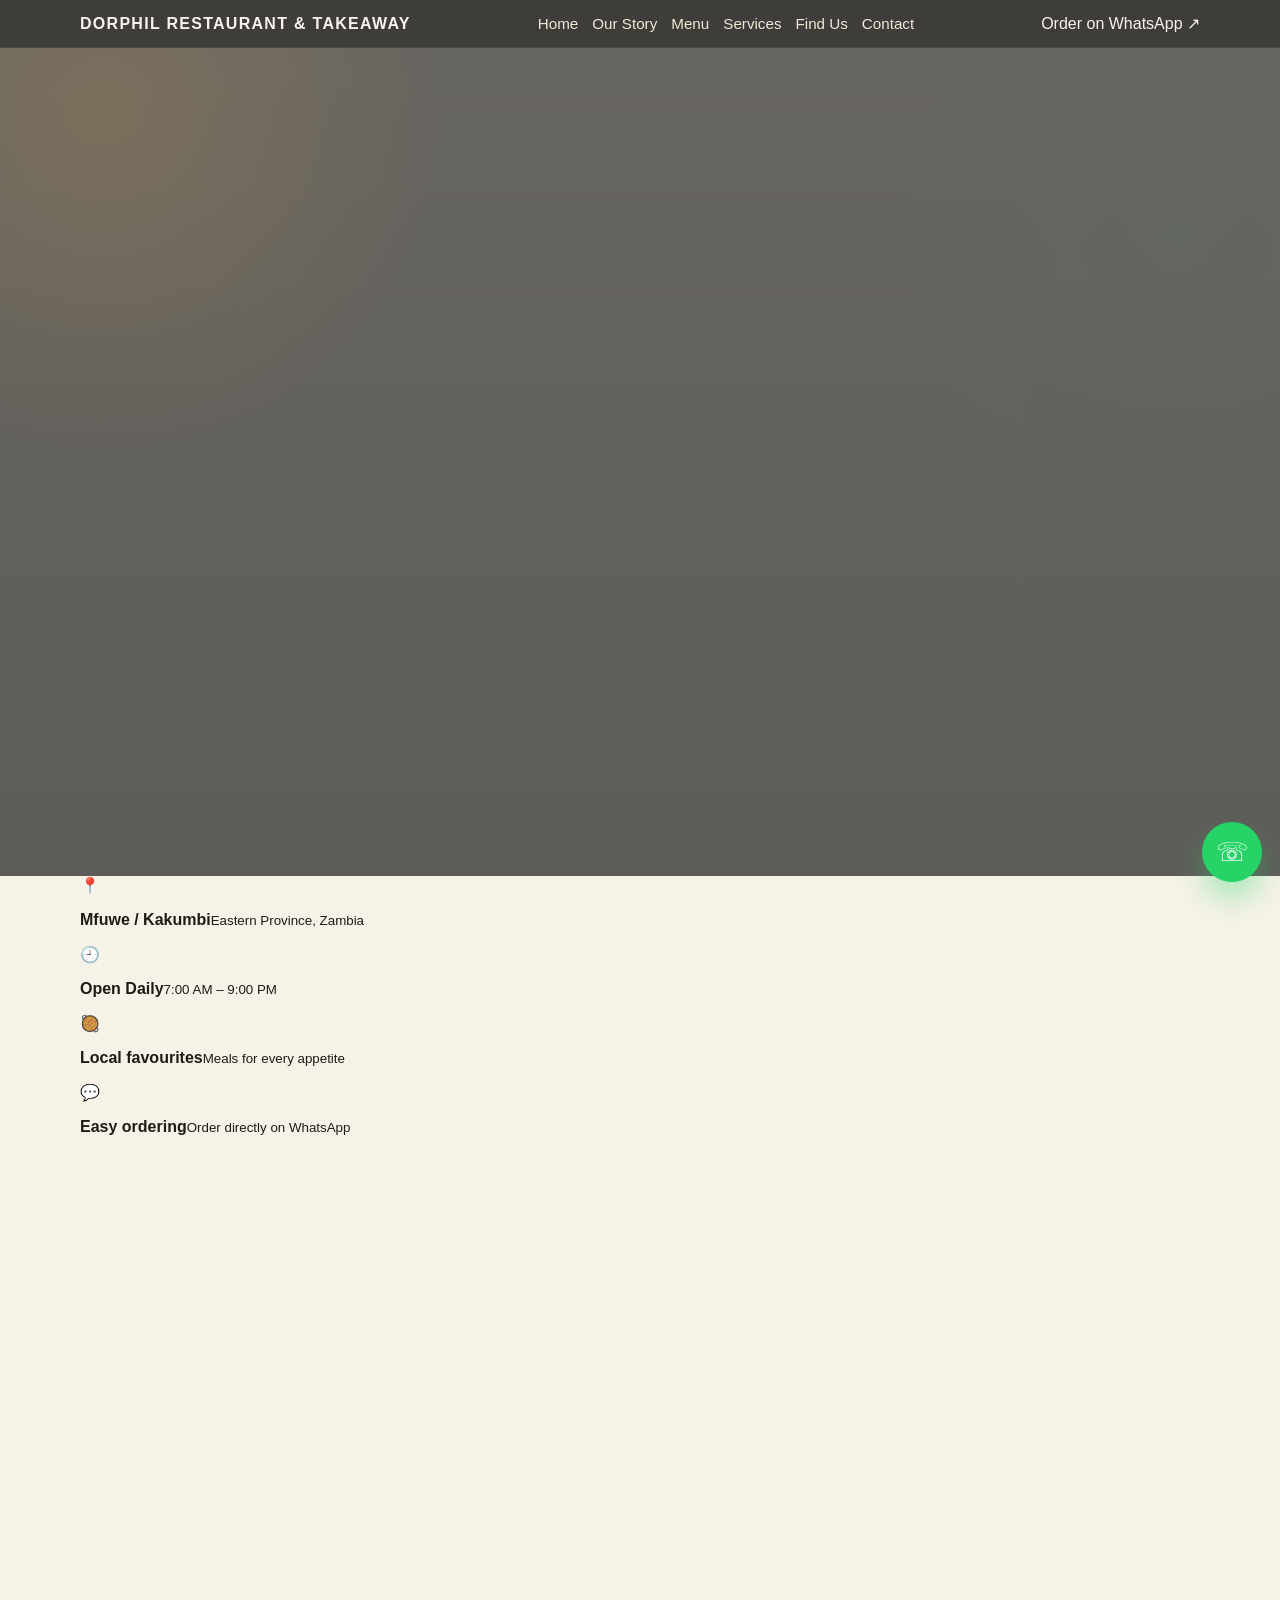
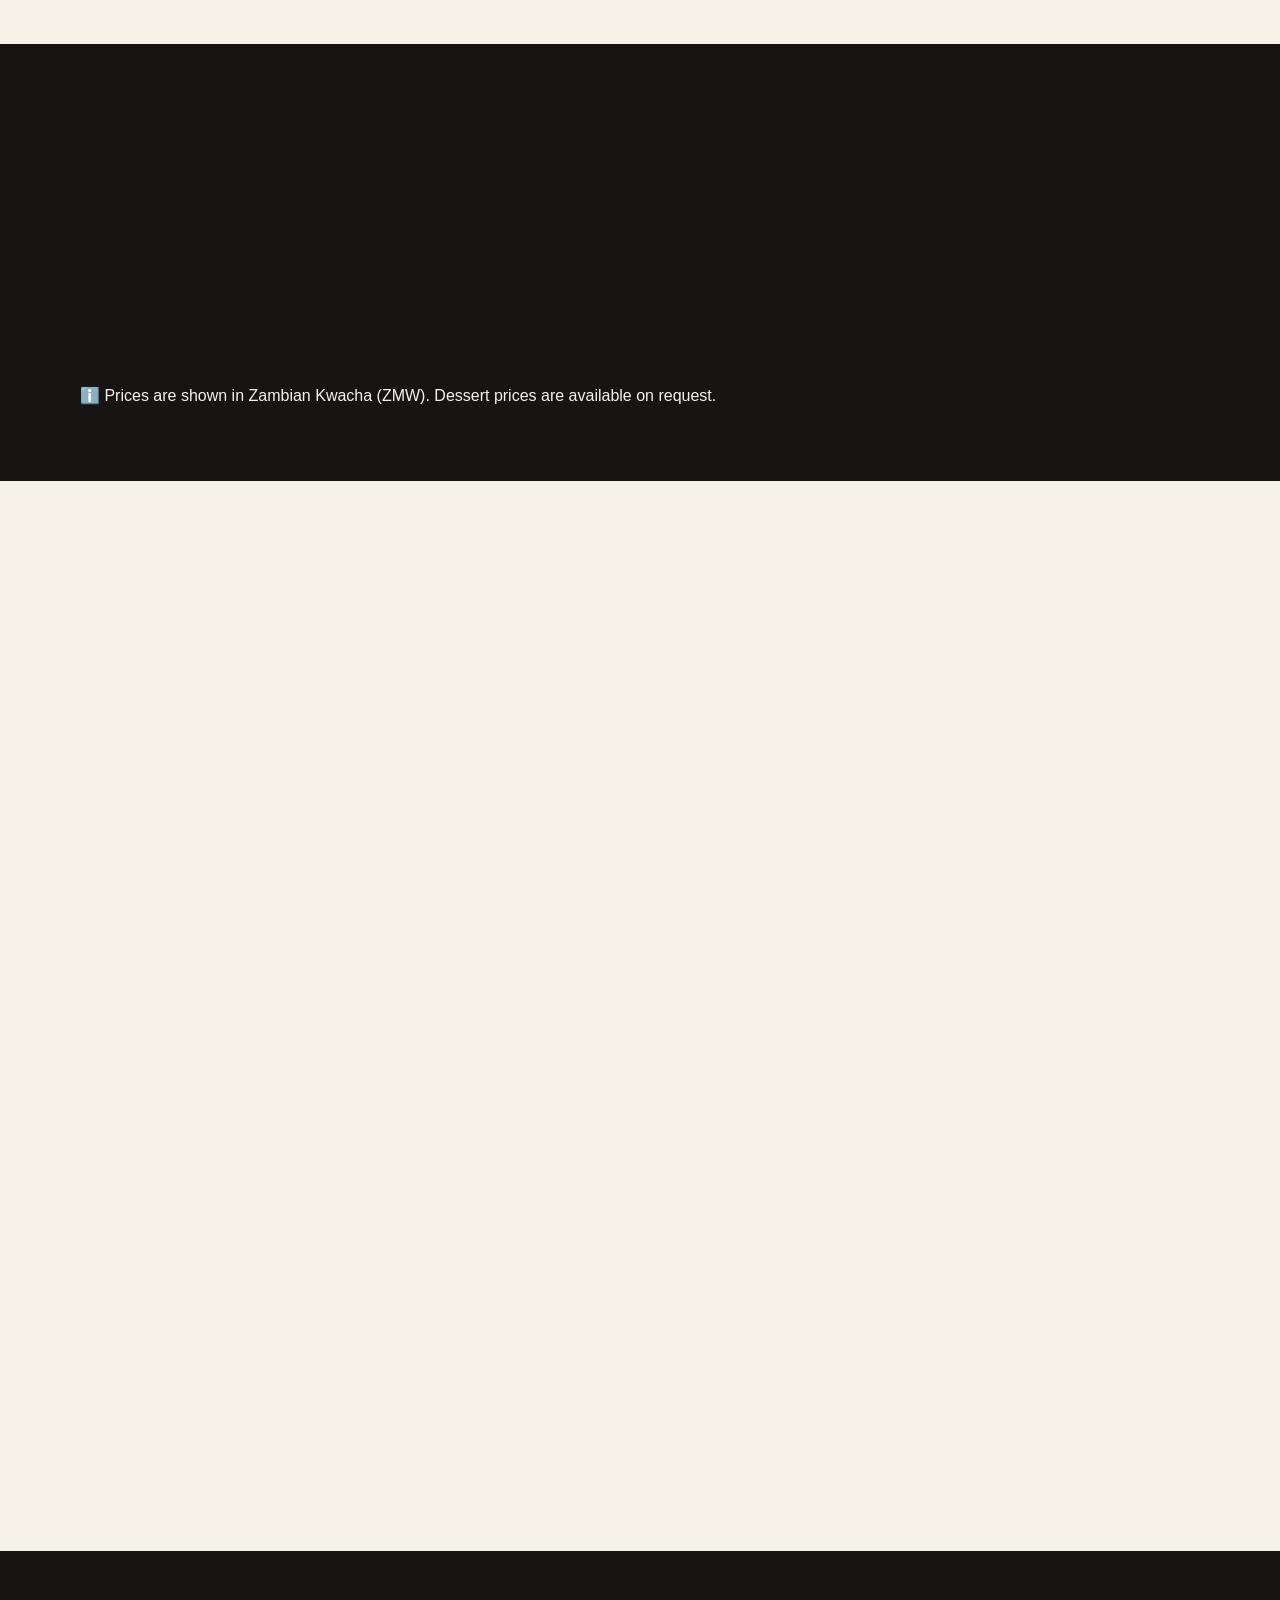
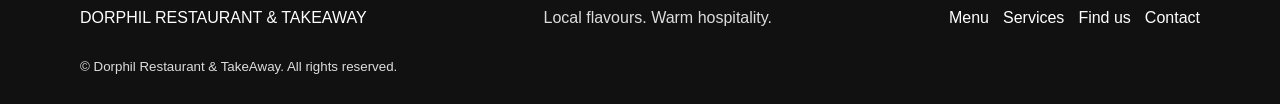
==== commit c50c263f: "Update index.html" ====
--- a/index.html
+++ b/index.html
@@ -2,326 +2,182 @@
 <html lang="en">
 <head>
   <meta charset="UTF-8">
-  <meta name="viewport" content="width=device-width, initial-scale=1.0" />
-  <title>Dorphil Restaurant | Local Flavours. Warm Hospitality.</title>
-  <link rel="stylesheet"
-    href="style.css">
-  <meta name="description" content="Dorphil Restaurant in Mfuwe, near South Luangwa National Park, Zambia. Traditional Zambian dishes, Western favourites, reservations, menu, WhatsApp orders, and directions.">
-  <meta name="keywords" content="Dorphil Restaurant, Restaurants in Mfuwe, Restaurants near South Luangwa, Food in Mfuwe Zambia, Where to eat in Mfuwe, Zambian food Mfuwe, Restaurants near South Luangwa National Park">
+  <meta name="viewport" content="width=device-width, initial-scale=1.0">
+  <title>Dorphil Restaurant & TakeAway | Local Flavours. Warm Hospitality.</title>
+  <meta name="description" content="Dorphil Restaurant & TakeAway in Mfuwe, Zambia. Explore Zambian favourites, starters, meals, desserts, venue hire and WhatsApp ordering.">
   <meta name="theme-color" content="#161513">
-  <meta property="og:title" content="Dorphil Restaurant">
+  <meta property="og:title" content="Dorphil Restaurant & TakeAway">
   <meta property="og:description" content="Local Flavours. Warm Hospitality.">
   <meta property="og:type" content="website">
+  <link rel="stylesheet" href="style.css">
 </head>
 <body>
   <header class="nav" id="top">
     <div class="container nav-inner">
-      <a href="#home" class="brand">DORPHIL RESTAURANT</a>
-      <nav class="navlinks">
+      <a href="#home" class="brand">DORPHIL <span>RESTAURANT & TAKEAWAY</span></a>
+      <nav class="navlinks" aria-label="Main navigation">
         <a href="#home">Home</a>
-        <a href="#story">Story</a>
+        <a href="#story">Our Story</a>
         <a href="#menu">Menu</a>
-        <a href="#gallery">Gallery</a>
+        <a href="#services">Services</a>
         <a href="#find">Find Us</a>
         <a href="#contact">Contact</a>
       </nav>
+      <a class="nav-order" target="_blank" rel="noopener" href="https://wa.me/260975868663?text=Hello%20Dorphil%20Restaurant%20%26%20TakeAway!%20I%27d%20like%20to%20place%20an%20order.">Order on WhatsApp ↗</a>
     </div>
   </header>
 
   <main>
     <section class="hero" id="home">
-      <div class="hero-overlay"></div>
+      <div class="hero-shade"></div>
       <div class="container hero-content reveal">
-        <p class="eyebrow">Local Flavours. Warm Hospitality.</p>
-        <h1>Welcome to Dorphil Restaurant</h1>
-        <p class="hero-text">
-          Taste the Heart of Mfuwe with traditional Zambian dishes, fresh local ingredients, and Western favourites served in a friendly community setting.
-        </p>
+        <p class="eyebrow"><span></span> Mfuwe, Eastern Province, Zambia</p>
+        <h1>Local flavours.<br><em>Warm hospitality.</em></h1>
+        <p class="hero-text">Enjoy traditional Zambian favourites, freshly prepared meals, and familiar Western dishes in a welcoming local setting.</p>
         <div class="cta-row">
-          <a class="btn btn-primary" href="#menu">🍽️ Explore Menu</a>
-          <a class="btn btn-secondary" href="tel:+260975868663">📞 Call Us</a>
-          <a class="btn btn-secondary" target="_blank" rel="noopener"
-             href="https://wa.me/260975868663?text=Hello%20Dorphil%20Restaurant!%20I'd%20like%20to%20place%20an%20order.">
-             💬 WhatsApp Us
-          </a>
+          <a class="btn btn-primary" href="#menu">🍽️ Explore the Menu</a>
+          <a class="btn btn-outline" href="tel:+260975868663">📞 Call +260 975 868663</a>
         </div>
+        <div class="hero-note"><span class="pulse-dot"></span> Open daily · 07:00–21:00</div>
       </div>
-      <div class="floating-particles" aria-hidden="true">
-        <span></span><span></span><span></span><span></span><span></span>
-      </div>
+      <div class="hero-orb orb-one" aria-hidden="true"></div>
+      <div class="hero-orb orb-two" aria-hidden="true"></div>
     </section>
 
-    <section class="quick-bar">
-      <div class="container quick-grid">
-        <div class="quick-card reveal"><strong>⭐ 4.2/5</strong><span>12 Reviews</span></div>
-        <div class="quick-card reveal"><strong>📍 Mfuwe</strong><span>Near South Luangwa</span></div>
-        <div class="quick-card reveal"><strong>🕘 Open</strong><span>Closes 9:30 PM</span></div>
-        <div class="quick-card reveal"><strong>📞 +260 975 868663</strong><span>Tap to call</span></div>
+    <section class="trust-strip">
+      <div class="container trust-grid">
+        <div><span class="trust-icon">📍</span><p><strong>Mfuwe / Kakumbi</strong><small>Eastern Province, Zambia</small></p></div>
+        <div><span class="trust-icon">🕘</span><p><strong>Open Daily</strong><small>7:00 AM – 9:00 PM</small></p></div>
+        <div><span class="trust-icon">🥘</span><p><strong>Local favourites</strong><small>Meals for every appetite</small></p></div>
+        <div><span class="trust-icon">💬</span><p><strong>Easy ordering</strong><small>Order directly on WhatsApp</small></p></div>
       </div>
     </section>
 
     <section class="section section-light" id="story">
-      <div class="container grid-2">
-        <div class="story-image reveal">
-          <img src="https://images.unsplash.com/photo-1529692236671-f1c6f5c2c8a7?auto=format&fit=crop&w=1200&q=80" alt="Dorica and Philimon">
+      <div class="container story-layout">
+        <div class="story-photo reveal">
+          <img src="https://images.unsplash.com/photo-1555396273-367ea4eb4db5?auto=format&fit=crop&w=1200&q=85" alt="Welcoming restaurant dining space" loading="lazy">
+          <div class="photo-caption"><span>GOOD FOOD</span><strong>Made for sharing.</strong></div>
         </div>
         <div class="story-copy reveal">
-          <h2>Meet Dorica & Philimon</h2>
+          <p class="eyebrow eyebrow-dark">A place to gather</p>
+          <h2>Welcome to<br><em>Dorphil.</em></h2>
           <div class="gold-line"></div>
-          <p>
-            Dorphil Restaurant is a warm, family-run dining destination built by Dorica and Philimon. Their vision was to create a welcoming place where locals, travelers, and safari guests could enjoy freshly prepared meals in Mfuwe.
-          </p>
-          <p>
-            The restaurant brings together community spirit, friendly service, and food that feels familiar, satisfying, and proudly local.
-          </p>
+          <p>Dorphil Restaurant & TakeAway brings people together over satisfying meals and friendly service. Whether you're stopping by for lunch, picking up takeaway, or arranging a gathering, we look forward to welcoming you.</p>
+          <p>Rooted in the Mfuwe community, we celebrate familiar flavours and the pleasure of sharing a good meal.</p>
+          <a class="text-link" href="#menu">Find your next favourite <span>→</span></a>
         </div>
       </div>
     </section>
 
-    <section class="section section-dark" id="local-food">
+    <section class="section section-dark" id="menu">
       <div class="container">
-        <h2>A Taste of Zambia</h2>
-        <div class="gold-line"></div>
-        <div class="food-grid">
-          <article class="food-card reveal">
-            <img src="https://images.unsplash.com/photo-1562967914-608f82629710?auto=format&fit=crop&w=1200&q=80" alt="Nshima and chicken">
-            <div class="food-body">
-              <h3>🍛 Nshima & Local Chicken</h3>
-              <p>Traditional nshima served with locally sourced chicken and rich flavour.</p>
-            </div>
-          </article>
-          <article class="food-card reveal">
-            <img src="https://images.unsplash.com/photo-1519708227418-c8fd9a32b7a2?auto=format&fit=crop&w=1200&q=80" alt="Nshima and fish">
-            <div class="food-body">
-              <h3>🐟 Nshima & Fish</h3>
-              <p>A classic Zambian combination featuring fresh local fish and a satisfying homemade taste.</p>
-            </div>
-          </article>
+        <div class="section-heading reveal">
+          <p class="eyebrow">Fresh from our kitchen</p>
+          <h2>A menu for <em>every appetite.</em></h2>
+          <p>Browse our menu and send your order directly to us on WhatsApp.</p>
+          <div class="gold-line"></div>
+        </div>
+        <div class="menu-tools reveal">
+          <label class="search-wrap"><span aria-hidden="true">⌕</span><input id="menuSearch" type="search" placeholder="Search dishes..." aria-label="Search dishes"></label>
+          <label class="filter-wrap"><span>Category</span>
+            <select id="categoryFilter" aria-label="Filter by category">
+              <option value="all">All menu categories</option>
+              <option value="Starters & Platters">Starters & Platters</option>
+              <option value="Nshima Meals">Nshima Meals</option>
+              <option value="Meals with Chips/Other">Meals with Chips / Other</option>
+              <option value="Desserts">Desserts</option>
+            </select>
+          </label>
+        </div>
+        <div class="menu-count" id="menuCount" aria-live="polite"></div>
+        <div class="menu-grid" id="menuGrid"></div>
+        <div class="menu-footnote"><span>ℹ️</span> Prices are shown in Zambian Kwacha (ZMW). Dessert prices are available on request.</div>
+      </div>
+    </section>
+
+    <section class="section section-light" id="services">
+      <div class="container">
+        <div class="section-heading reveal">
+          <p class="eyebrow eyebrow-dark">More than a meal</p>
+          <h2>Our <em>services.</em></h2>
+          <div class="gold-line"></div>
+        </div>
+        <div class="services-grid">
+          <article class="service-card reveal"><div class="service-icon">🍱</div><h3>Mobile lunches & dinners</h3><p>Arrange meals for your team, group, or occasion.</p><a class="text-link service-link" data-service="Mobile lunches and dinners" href="#">Ask about this <span>→</span></a></article>
+          <article class="service-card reveal"><div class="service-icon">🛵</div><h3>Food deliveries</h3><p>Contact us to discuss your delivery order and location.</p><a class="text-link service-link" data-service="Food delivery" href="#">Ask about delivery <span>→</span></a></article>
+          <article class="service-card reveal"><div class="service-icon">🎂</div><h3>Cake baking</h3><p>Ask about cakes for birthdays and special occasions.</p><a class="text-link service-link" data-service="Cake baking" href="#">Enquire about a cake <span>→</span></a></article>
+          <article class="service-card service-highlight reveal"><div class="service-icon">🎉</div><h3>Venue hire</h3><p><strong>K600</strong> venue hire. Spend K600 or more on food and venue use is free.</p><a class="text-link service-link" data-service="Venue hire and the K600 food-spend offer" href="#">Discuss your event <span>→</span></a></article>
         </div>
       </div>
     </section>
 
-    <section class="section section-light" id="western">
-      <div class="container">
-        <h2>Something Familiar, Something Delicious</h2>
-        <div class="gold-line"></div>
-        <div class="food-grid three">
-          <article class="food-card reveal">
-            <img src="https://images.unsplash.com/photo-1513104890138-7c749659a591?auto=format&fit=crop&w=1200&q=80" alt="Pizza">
-            <div class="food-body">
-              <h3>🍕 Freshly Cooked Pizza</h3>
-              <p>Golden crust, rich toppings, and a warm fresh-baked finish.</p>
-              <span class="price">Price on request</span>
-            </div>
-          </article>
-          <article class="food-card reveal">
-            <img src="https://images.unsplash.com/photo-1598515214211-89d3c73ae83b?auto=format&fit=crop&w=1200&q=80" alt="Chicken schnitzel">
-            <div class="food-body">
-              <h3>🍗 Chicken Schnitzel</h3>
-              <p>Crispy, tender, and served with sides that complete the meal.</p>
-              <span class="price">Price on request</span>
-            </div>
-          </article>
-          <article class="food-card reveal">
-            <img src="https://images.unsplash.com/photo-1573080496219-bb080dd4f877?auto=format&fit=crop&w=1200&q=80" alt="Chips">
-            <div class="food-body">
-              <h3>🍟 Chips</h3>
-              <p>Hot, crispy chips made to pair well with any meal.</p>
-              <span class="price">Price on request</span>
-            </div>
-          </article>
-        </div>
-      </div>
-    </section>
-
-    <section class="section section-dark" id="specials">
-      <div class="container grid-2">
-        <div class="special-copy reveal">
-          <h2>Today's Special</h2>
-          <div class="gold-line"></div>
-          <p>Ask us about today's freshly prepared special.</p>
-          <a class="btn btn-primary" href="https://wa.me/260975868663?text=Hello%20Dorphil%20Restaurant!%20What%20is%20today's%20special?" target="_blank" rel="noopener">Order Now</a>
-        </div>
-        <div class="special-image reveal">
-          <img src="https://images.unsplash.com/photo-1547592180-85f173990554?auto=format&fit=crop&w=1200&q=80" alt="Daily special food">
-        </div>
-      </div>
-    </section>
-
-    <section class="section section-light" id="menu">
-      <div class="container">
-        <h2>Full Digital Menu</h2>
-        <div class="gold-line"></div>
-
-        <div class="menu-tools">
-          <input id="menuSearch" type="text" placeholder="Search menu..." />
-          <select id="categoryFilter">
-            <option value="all">All categories</option>
-            <option value="Zambian Favourites">🇿🇲 Zambian Favourites</option>
-            <option value="Pizza">🍕 Pizza</option>
-            <option value="Chicken & Meat">🍗 Chicken & Meat</option>
-            <option value="Sides">🍟 Sides</option>
-            <option value="Drinks">🥤 Drinks</option>
-            <option value="Specials">🔥 Specials</option>
-          </select>
-        </div>
-
-        <div class="menu-grid" id="menuGrid"></div>
-      </div>
-    </section>
-
-    <section class="section section-dark" id="ingredients">
-      <div class="container">
-        <h2>From Our Village to Your Table</h2>
-        <div class="gold-line"></div>
-        <div class="process">
-          <div class="process-step reveal"><span>1</span><p>Local Village</p></div>
-          <div class="process-step reveal"><span>2</span><p>Fresh Ingredients</p></div>
-          <div class="process-step reveal"><span>3</span><p>Dorphil Kitchen</p></div>
-          <div class="process-step reveal"><span>4</span><p>Your Table</p></div>
-        </div>
-        <p class="center-text">
-          Dorphil sources ingredients directly from the local village to keep dishes fresh, community-based, and full of natural flavour.
-        </p>
-      </div>
-    </section>
-
-    <section class="section section-light" id="south-luangwa">
-      <div class="container grid-2">
-        <div class="reveal">
-          <h2>Visiting South Luangwa?</h2>
-          <div class="gold-line"></div>
-          <p>
-            Exploring South Luangwa National Park? Make Dorphil Restaurant part of your Mfuwe experience and enjoy a freshly prepared meal in a friendly local setting.
-          </p>
-          <div class="cta-row">
-            <a class="btn btn-primary" href="#find">📍 Find Dorphil</a>
-            <a class="btn btn-secondary" href="#menu">🍽️ View Menu</a>
-          </div>
-        </div>
-        <div class="wildlife-panel reveal"></div>
-      </div>
-    </section>
-
-    <section class="section section-light" id="reviews">
-      <div class="container">
-        <h2>What Our Guests Say</h2>
-        <div class="gold-line"></div>
-        <div class="review-summary">
-          <strong>⭐ 4.2</strong>
-          <span>12 Reviews</span>
-        </div>
-        <div class="review-grid">
-          <article class="review-card reveal">
-            <p>"Great food, friendly service, and a warm place to stop in Mfuwe."</p>
-            <span>-- Guest review</span>
-          </article>
-          <article class="review-card reveal">
-            <p>"A lovely local restaurant close to South Luangwa. Very welcoming."</p>
-            <span>-- Guest review</span>
-          </article>
-          <article class="review-card reveal">
-            <p>"The nshima and fish were excellent. Would definitely return."</p>
-            <span>-- Guest review</span>
-          </article>
-        </div>
-        <div class="center-row">
-          <a class="btn btn-secondary" href="https://www.tripadvisor.com/Search?q=Dorphil%20Restaurant" target="_blank" rel="noopener">View More Reviews</a>
-        </div>
+    <section class="special-band">
+      <div class="special-image" role="img" aria-label="A table of freshly prepared food"></div>
+      <div class="special-copy reveal">
+        <p class="eyebrow">Planning something special?</p>
+        <h2>Let us help<br><em>make it memorable.</em></h2>
+        <p>From mobile meals to cakes and venue hire, get in touch and tell us what you need.</p>
+        <a class="btn btn-primary" target="_blank" rel="noopener" href="https://wa.me/260975868663?text=Hello%20Dorphil!%20I%27d%20like%20to%20ask%20about%20your%20services.">Ask about our services ↗</a>
       </div>
     </section>
 
     <section class="section section-dark" id="find">
-      <div class="container grid-2">
-        <div class="reveal">
-          <h2>Come Visit Dorphil</h2>
+      <div class="container location-layout">
+        <div class="location-copy reveal">
+          <p class="eyebrow">Come say hello</p>
+          <h2>Find us in <em>Mfuwe.</em></h2>
           <div class="gold-line"></div>
-          <p><strong>Dorphil Restaurant</strong></p>
-          <p>VRQ5+5X4, Kakumbi / Mfuwe area</p>
-          <p>Down the road, one block toward the airport from the local market and gas station.</p>
+          <p><strong>Dorphil Restaurant & TakeAway</strong></p>
+          <p>VRQ5+5X4, Kakumbi / Mfuwe area, Mambwe District, Eastern Province, Zambia.</p>
+          <p>Near the local market and gas station, one block toward the airport road.</p>
+          <div class="location-pills"><span>🕘 Daily: 07:00–21:00</span><span>📞 +260 975 868663</span></div>
           <div class="cta-row">
-            <a class="btn btn-primary" href="https://www.google.com/maps?q=VRQ5+5X4,+Kakumbi,+Mfuwe,+Zambia" target="_blank" rel="noopener">📍 Get Directions</a>
-            <a class="btn btn-secondary" href="tel:+260975868663">📞 Call Us</a>
+            <a class="btn btn-primary" href="https://www.google.com/maps/search/?api=1&query=Dorphil+Restaurant+Kakumbi+Mfuwe+Zambia" target="_blank" rel="noopener">📍 Get Directions</a>
+            <a class="btn btn-outline" href="tel:+260975868663">Call the restaurant</a>
           </div>
         </div>
-        <div class="map-wrap reveal">
-          <iframe
-            class="map"
-            loading="lazy"
-            src="https://www.google.com/maps?q=VRQ5%2B5X4%2C%20Mfuwe%2C%20Zambia&output=embed"
-            title="Dorphil Restaurant map"
-          ></iframe>
-        </div>
+        <div class="map-frame reveal"><iframe title="Map to Dorphil Restaurant in Mfuwe" loading="lazy" src="https://www.google.com/maps?q=VRQ5%2B5X4%2C%20Kakumbi%2C%20Mfuwe%2C%20Zambia&output=embed" referrerpolicy="no-referrer-when-downgrade"></iframe></div>
       </div>
     </section>
 
-    <section class="section section-light" id="contact">
-      <div class="container grid-2">
+    <section class="section section-light contact-section" id="contact">
+      <div class="container contact-layout">
         <div class="reveal">
-          <h2>We'd Love to Hear From You</h2>
+          <p class="eyebrow eyebrow-dark">We're here to help</p>
+          <h2>Let's talk <em>food.</em></h2>
           <div class="gold-line"></div>
-          <p><a href="tel:+260975868663">📞 +260 975 868663</a></p>
-          <p><a href="https://wa.me/260975868663?text=Hello%20Dorphil%20Restaurant!%20I'd%20like%20to%20place%20an%20order." target="_blank" rel="noopener">💬 WhatsApp</a></p>
-          <p><a href="https://www.facebook.com/profile.php?id=61595667743104" target="_blank" rel="noopener">📘 Facebook</a></p>
-          <p><a href="#find">📍 Directions</a></p>
+          <p>Questions about the menu, a delivery, cake orders, or venue hire? Contact us directly.</p>
+          <div class="contact-detail"><span>☎</span><div><small>Call us</small><a href="tel:+260975868663">+260 975 868663</a></div></div>
+          <div class="contact-detail"><span>✉</span><div><small>WhatsApp</small><a target="_blank" rel="noopener" href="https://wa.me/260975868663">Message Dorphil</a></div></div>
+          <div class="contact-detail"><span>f</span><div><small>Follow us</small><a target="_blank" rel="noopener" href="https://www.facebook.com/profile.php?id=61595667743104">Facebook page</a></div></div>
         </div>
-        <form class="contact-form reveal">
-          <input type="text" placeholder="Name" />
-          <input type="text" placeholder="Phone / Email" />
-          <textarea rows="5" placeholder="Message"></textarea>
-          <button type="button" class="btn btn-primary">Send Message</button>
-        </form>
-      </div>
-    </section>
-
-    <section class="section section-dark" id="reservations">
-      <div class="container grid-2">
-        <div class="reveal">
-          <h2>Reservations</h2>
-          <div class="gold-line"></div>
-          <p>Book a table and send your request by WhatsApp, email, or admin workflow.</p>
-        </div>
-        <form class="contact-form reveal">
-          <input type="text" placeholder="Name" />
-          <input type="text" placeholder="Phone" />
-          <input type="number" placeholder="Number of guests" />
-          <input type="date" />
-          <input type="time" />
-          <textarea rows="4" placeholder="Special request"></textarea>
-          <button type="button" class="btn btn-primary">Request Reservation</button>
+        <form class="contact-form reveal" id="contactForm">
+          <h3>Send us a message</h3>
+          <p>Complete the form and we'll prepare a WhatsApp message for you to send.</p>
+          <label>Your name<input name="name" type="text" placeholder="Enter your name" required></label>
+          <label>Phone number<input name="phone" type="tel" placeholder="Your phone number" required></label>
+          <label>How can we help?<textarea name="message" rows="4" placeholder="Write your message..." required></textarea></label>
+          <button type="submit" class="btn btn-primary">Continue to WhatsApp ↗</button>
+          <small class="form-note">Your message will open in WhatsApp for you to review and send.</small>
         </form>
       </div>
     </section>
   </main>
 
-  <a class="floating-whatsapp" target="_blank" rel="noopener"
-     href="https://wa.me/260975868663?text=Hello%20Dorphil%20Restaurant!%20I'd%20like%20to%20place%20an%20order.">
-    💬
-  </a>
-
+  <a class="floating-whatsapp" target="_blank" rel="noopener" aria-label="Order from Dorphil on WhatsApp" href="https://wa.me/260975868663?text=Hello%20Dorphil!%20I%27d%20like%20to%20place%20an%20order.">☏</a>
   <footer class="footer">
     <div class="container footer-inner">
-      <p>Follow Dorphil Restaurant</p>
-      <div class="footer-links">
-        <a href="https://www.facebook.com" target="_blank" rel="noopener">Facebook</a>
-        <a href="https://wa.me/260975868663" target="_blank" rel="noopener">WhatsApp</a>
-        <a href="https://www.google.com/maps?q=VRQ5+5X4,+Kakumbi,+Mfuwe,+Zambia" target="_blank" rel="noopener">Google Maps</a>
-      </div>
+      <a href="#home" class="footer-brand">DORPHIL <span>RESTAURANT & TAKEAWAY</span></a>
+      <p>Local flavours. Warm hospitality.</p>
+      <div class="footer-links"><a href="#menu">Menu</a><a href="#services">Services</a><a href="#find">Find us</a><a href="#contact">Contact</a></div>
+      <small>© <span id="year"></span> Dorphil Restaurant & TakeAway. All rights reserved.</small>
     </div>
   </footer>
 
-  <nav class="mobile-nav">
-    <a href="#home">🏠 Home</a>
-    <a href="#menu">🍽️ Menu</a>
-    <a href="#find">📍 Directions</a>
-    <a href="https://wa.me/260975868663?text=Hello%20Dorphil%20Restaurant!%20I'd%20like%20to%20place%20an%20order." target="_blank" rel="noopener">💬 WhatsApp</a>
+  <nav class="mobile-nav" aria-label="Quick navigation">
+    <a href="#home">⌂<span>Home</span></a><a href="#menu">🍽<span>Menu</span></a><a href="#find">⌖<span>Find us</span></a><a target="_blank" rel="noopener" href="https://wa.me/260975868663?text=Hello%20Dorphil!%20I%27d%20like%20to%20place%20an%20order.">☏<span>WhatsApp</span></a>
   </nav>
-
-  <div class="gallery-modal" id="galleryModal" aria-hidden="true">
-    <button class="close-modal" id="closeModal">×</button>
-    <img id="modalImage" alt="Gallery preview">
-  </div>
-
   <script src="script.js"></script>
 </body>
 </html>
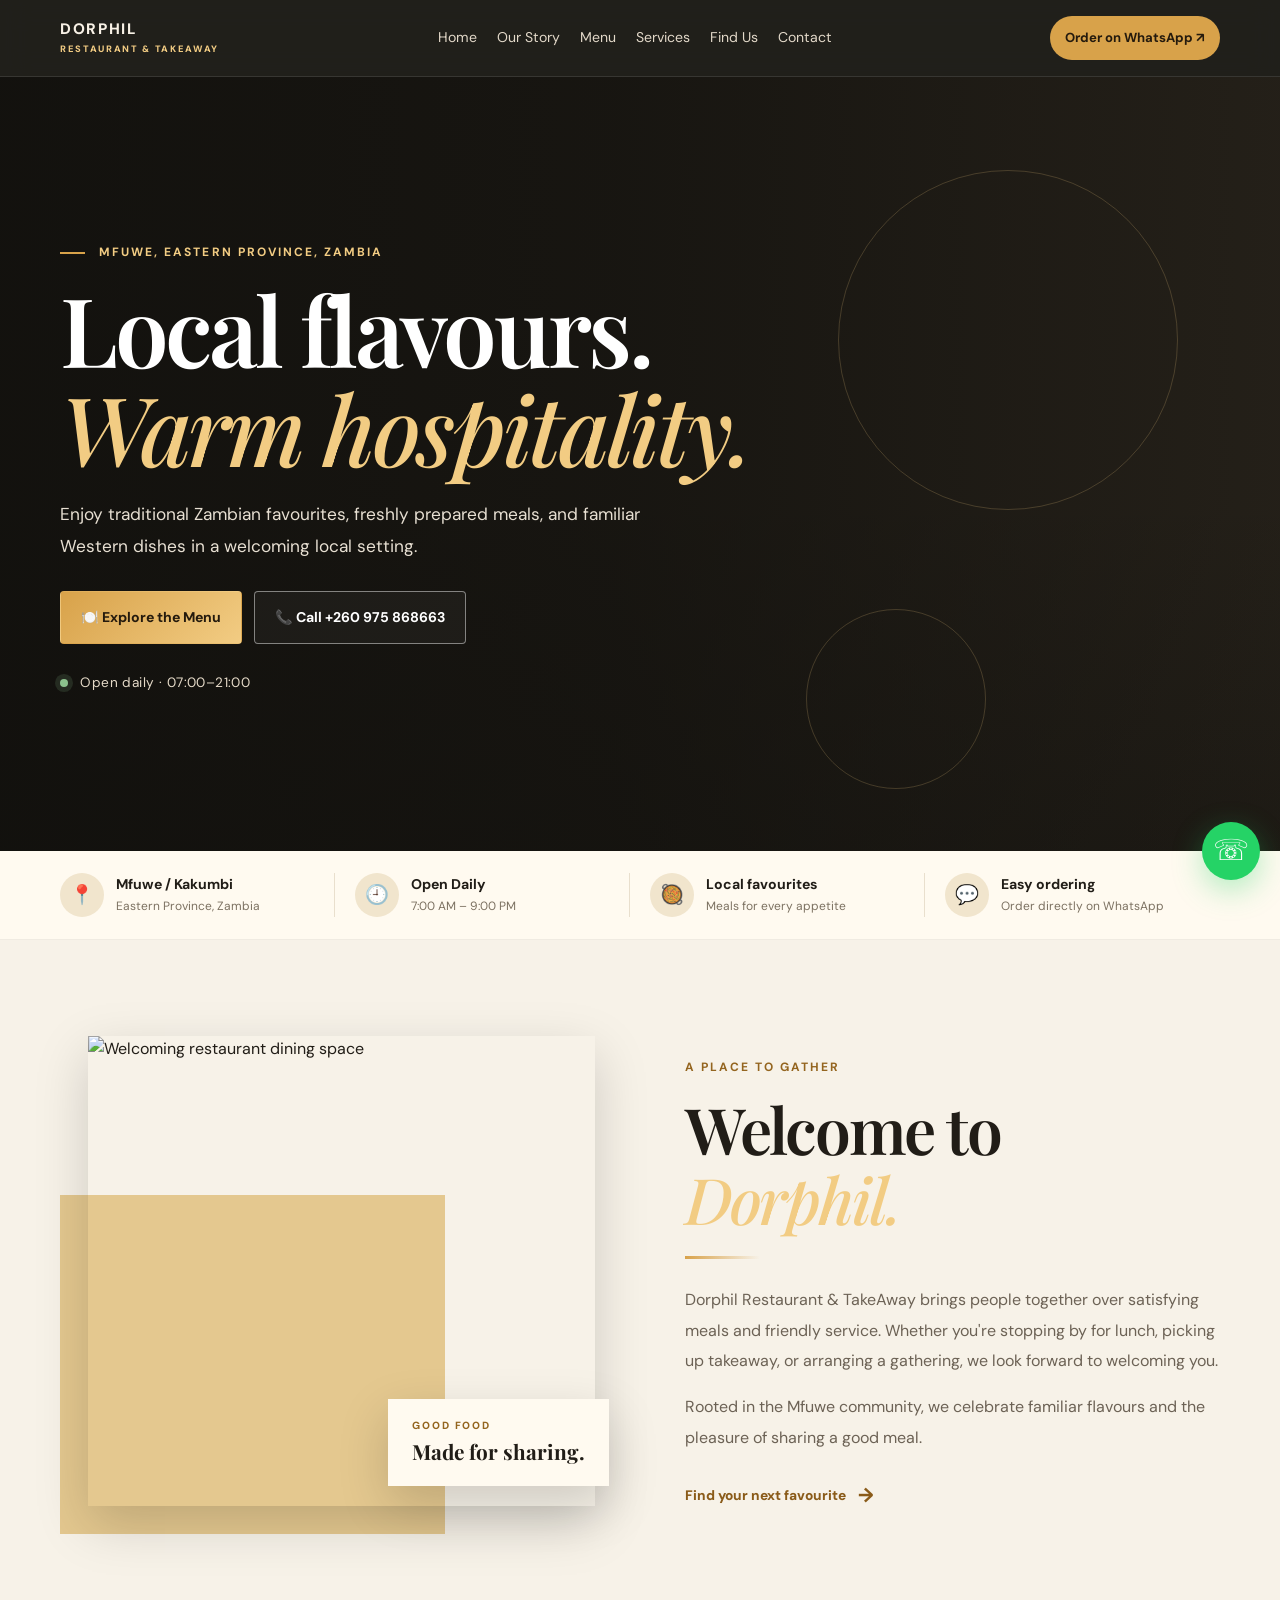
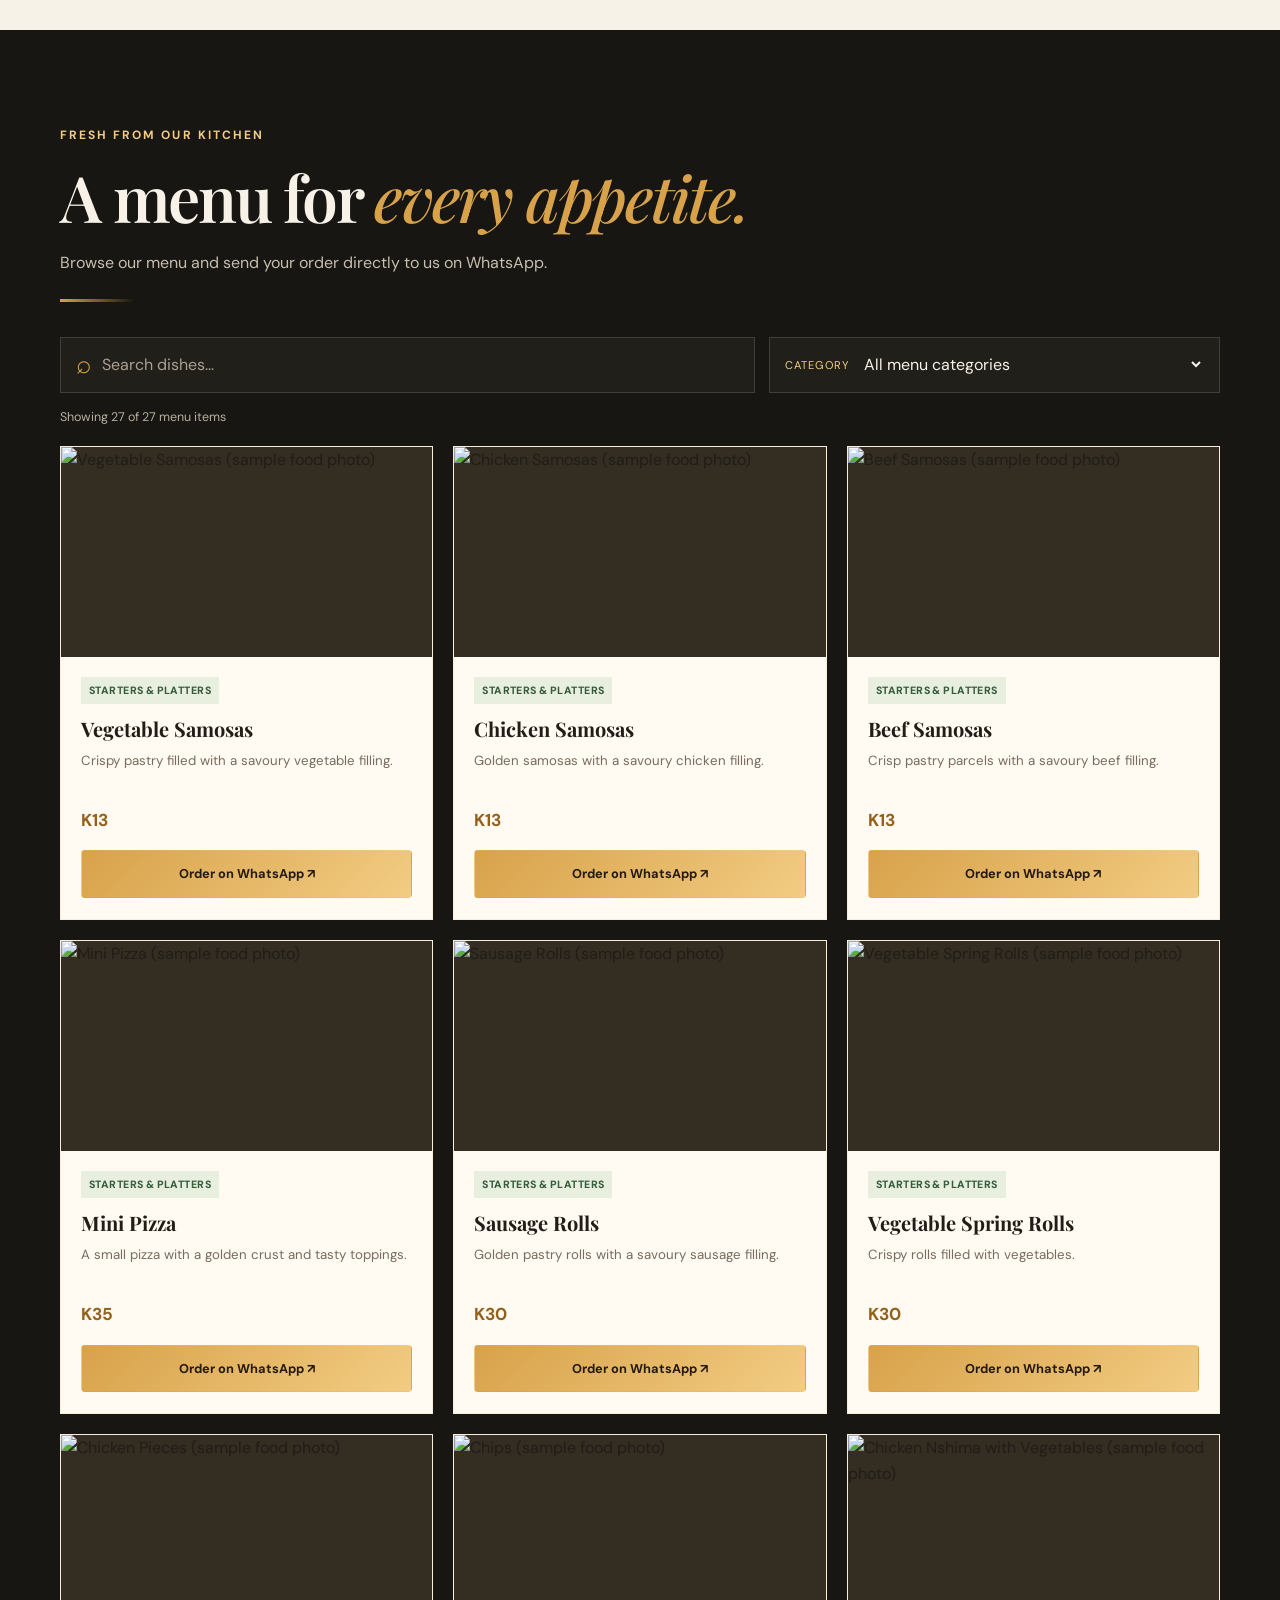
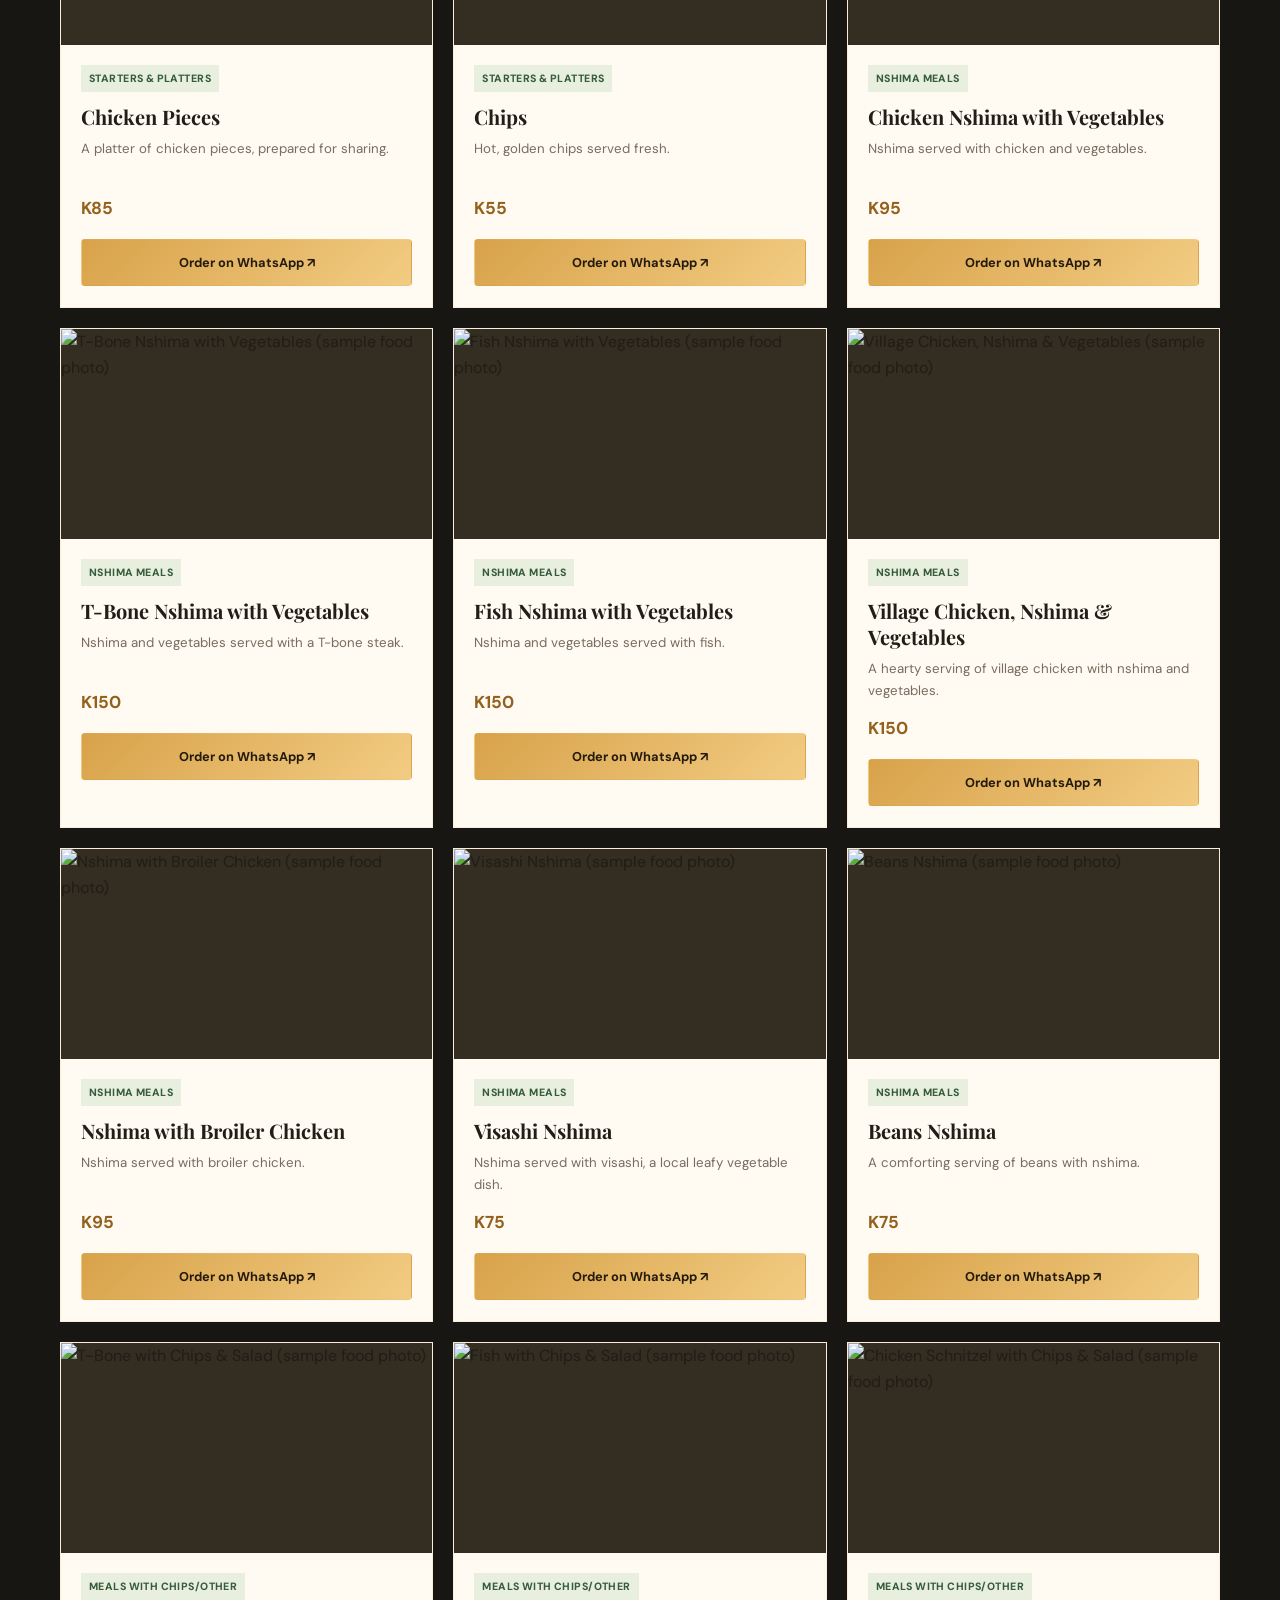
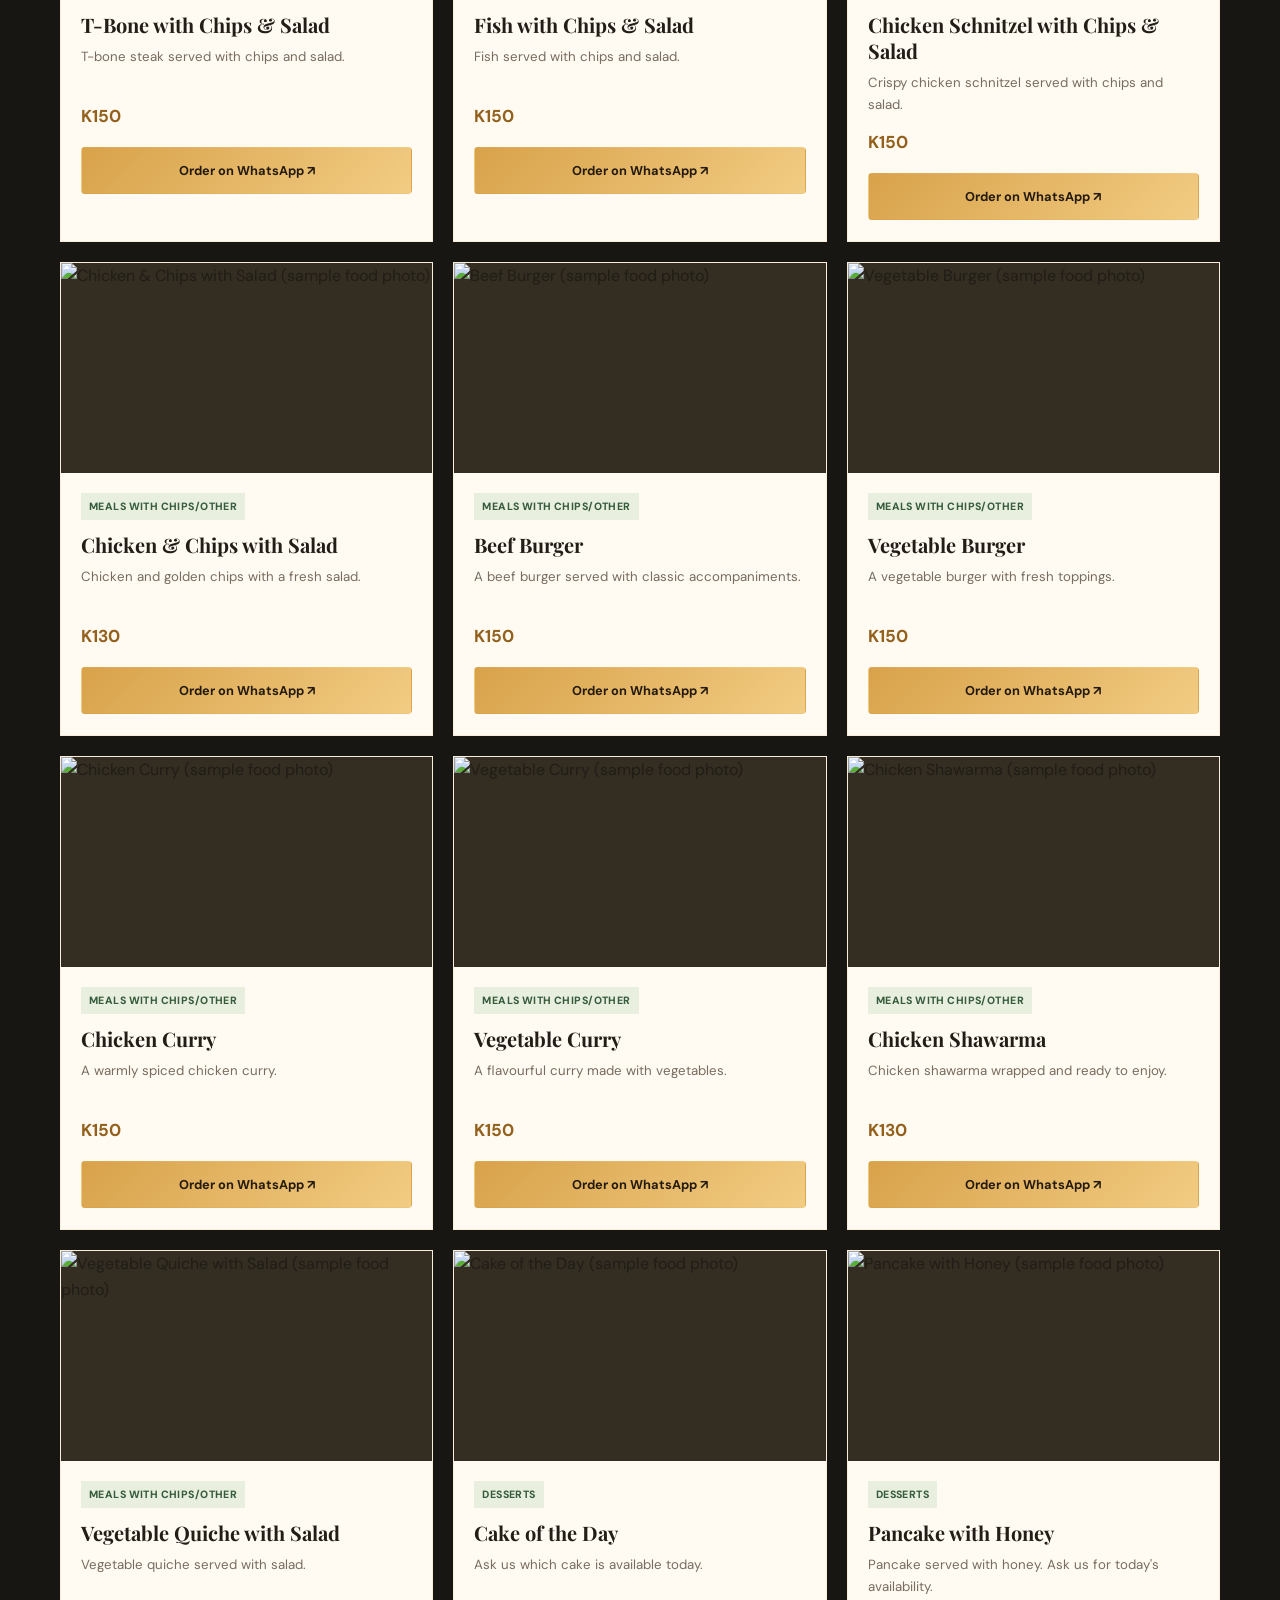
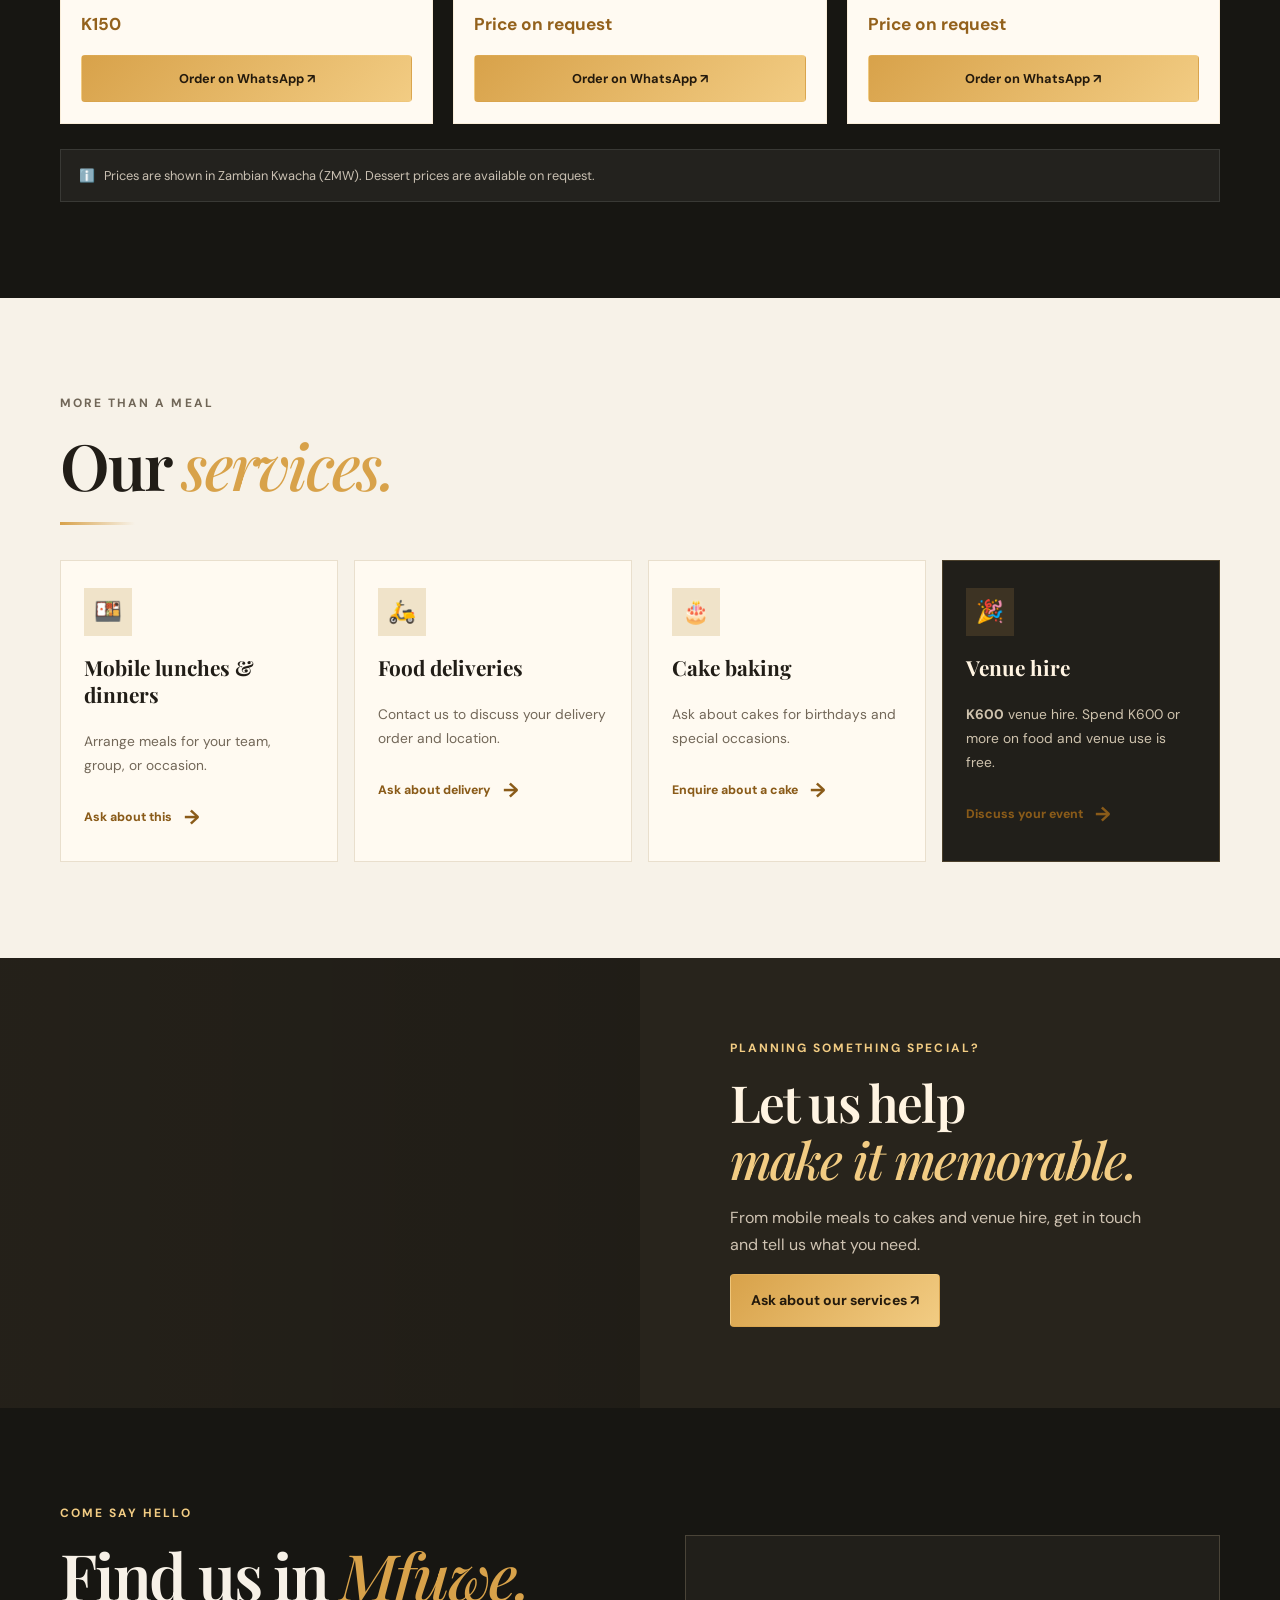
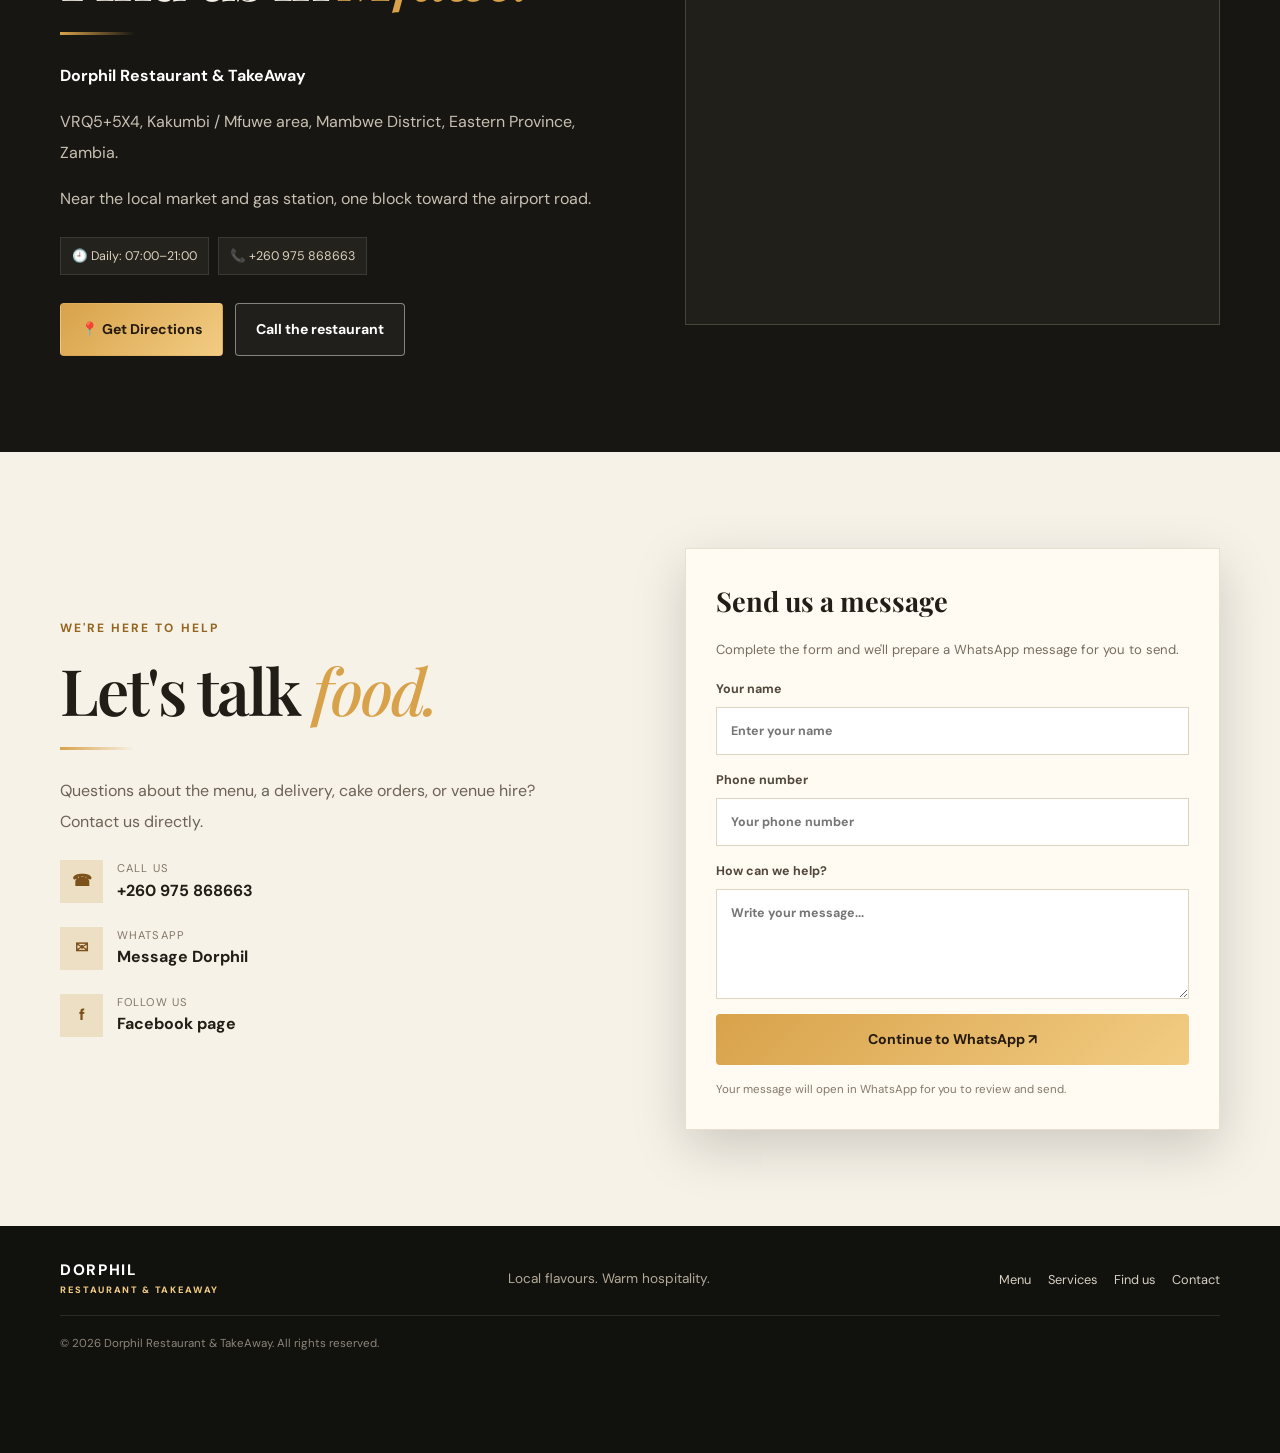
==== commit a29c96b7: "Fix missing newline at end of index.html" ====
--- a/index.html
+++ b/index.html
@@ -180,4 +180,5 @@
   </nav>
   <script src="script.js"></script>
 </body>
-</html>
+                             </html>
+  
--- a/style.css
+++ b/style.css
@@ -1,459 +1,129 @@
-:root{
-  --bg:#161513;
-  --panel:#201e1b;
-  --cream:#f7f2e8;
-  --gold:#d8a24a;
-  --green:#4f7b57;
-  --text:#f7f3ec;
-  --muted:#c9c0b2;
-  --line:rgba(255,255,255,.08);
-  --shadow:0 20px 60px rgba(0,0,0,.35);
-}
+@import url('https://fonts.googleapis.com/css2?family=DM+Sans:wght@400;500;600;700&family=Playfair+Display:ital,wght@0,500;0,600;0,700;1,500;1,600&display=swap');
 
+:root{--bg:#171612;--panel:#23211c;--cream:#f7f2e8;--gold:#d8a24a;--gold-light:#f2cc83;--green:#4f7b57;--ink:#211d17;--muted:#c9c0b2;--line:rgba(255,255,255,.1);--shadow:0 18px 50px rgba(0,0,0,.17)}
 *{box-sizing:border-box}
-html{scroll-behavior:smooth}
-body{
-  margin:0;
-  font-family:Arial,Helvetica,sans-serif;
-  background:var(--cream);
-  color:#1f1b16;
-}
+html{scroll-behavior:smooth;scroll-padding-top:90px}
+body{margin:0;font-family:'DM Sans',Arial,sans-serif;background:var(--cream);color:var(--ink);line-height:1.65}
 a{color:inherit;text-decoration:none}
-img{max-width:100%;display:block}
-
-.container{width:min(1120px,92vw);margin:auto}
-
-.nav{
-  position:sticky;top:0;z-index:50;
-  background:rgba(22,21,19,.82);
-  backdrop-filter:blur(12px);
-  color:var(--text);
-  border-bottom:1px solid var(--line);
-}
-.nav.scrolled{background:rgba(22,21,19,.94)}
-.nav-inner{
-  display:flex;align-items:center;justify-content:space-between;
-  padding:14px 0;gap:16px;flex-wrap:wrap;
-}
-.brand{font-weight:800;letter-spacing:.08em}
-.navlinks{display:flex;gap:14px;flex-wrap:wrap;font-size:.95rem;color:#f1e7d8}
-
-.hero{
-  min-height:92vh;
-  display:grid;place-items:center;
-  position:relative;
-  color:var(--text);
-  overflow:hidden;
-  background:
-    linear-gradient(rgba(0,0,0,.58),rgba(0,0,0,.62)),
-    url('https://images.unsplash.com/photo-1504674900247-0877df9cc836?auto=format&fit=crop&w=1600&q=80') center/cover no-repeat;
-  background-attachment:fixed;
-}
-.hero::before{
-  content:'';
-  position:absolute;inset:-20%;
-  background:radial-gradient(circle at 20% 20%,rgba(216,162,74,.18),transparent 20%),
-             radial-gradient(circle at 80% 30%,rgba(79,123,87,.14),transparent 18%);
-  animation:float 14s ease-in-out infinite alternate;
-  pointer-events:none;
-}
-.hero-content{position:relative;padding:90px 0 60px;text-align:left}
-.eyebrow{
-  color:#f0d9a8;letter-spacing:.14em;text-transform:uppercase;
-  font-size:.82rem;margin-bottom:10px
-}
-h1,h2{
-  font-family:Georgia,serif;
-  margin:0;
-}
-h1{
-  font-size:clamp(2.6rem,6vw,5.5rem);
-  line-height:1.02;
-  margin-bottom:14px;
-}
-h2{font-size:clamp(2rem,4vw,3.2rem)}
-.hero-text{
-  max-width:720px;
-  font-size:1.08rem;
-  color:#f3eadf;
-  line-height:1.7;
-}
-.cta-row{
-  display:flex;gap:12px;flex-wrap:wrap;
-  margin-top:26px;
-}
-.btn{
-  padding:14px 20px;
-  border-radius:999px;
-  border:1px solid rgba(255,255,255,.18);
-  background:rgba(255,255,255,.08);
-  color:#fff;
-  transition:.25s transform,.25s background,.25s box-shadow;
-  display:inline-flex;align-items:center;justify-content:center;
-}
-.btn:hover{
-  transform:translateY(-3px);
-  background:rgba(255,255,255,.14);
-  box-shadow:0 0 24px rgba(216,162,74,.35);
-}
-.btn-primary{
-  background:linear-gradient(135deg,#d8a24a,#f0c36e);
-  color:#23190f;
-  font-weight:700;
-}
-.btn-secondary{background:rgba(255,255,255,.08)}
-
-.quick-bar{
-  background:#f7f2e8;
-  padding:18px 0;
-  border-bottom:1px solid rgba(0,0,0,.06);
-}
-.quick-grid{
-  display:grid;
-  grid-template-columns:repeat(auto-fit,minmax(170px,1fr));
-  gap:14px;
-}
-.quick-card{
-  background:#fff;
-  border-radius:18px;
-  padding:18px;
-  box-shadow:var(--shadow);
-  border:1px solid rgba(0,0,0,.04);
-  display:flex;
-  flex-direction:column;
-  gap:4px;
-}
-
-.section{padding:76px 0}
-.section-dark{background:var(--bg);color:var(--text)}
-.section-light{background:var(--cream);color:#1f1b16}
-
-.gold-line{
-  width:84px;height:4px;
-  background:linear-gradient(90deg,var(--gold),transparent);
-  border-radius:999px;
-  margin:14px 0 26px;
-}
-
-.grid-2{
-  display:grid;
-  grid-template-columns:repeat(2,minmax(0,1fr));
-  gap:26px;
-  align-items:center;
-}
-.food-grid{
-  display:grid;
-  grid-template-columns:repeat(2,minmax(0,1fr));
-  gap:18px;
-}
-.food-grid.three{
-  grid-template-columns:repeat(3,minmax(0,1fr));
-}
-
-.story-image img,
-.special-image img{
-  border-radius:22px;
-  box-shadow:var(--shadow);
-}
-
-.food-card{
-  background:#fff;
-  color:#1f1b16;
-  border-radius:22px;
-  overflow:hidden;
-  box-shadow:var(--shadow);
-  border:1px solid rgba(0,0,0,.05);
-  transition:transform .25s ease, box-shadow .25s ease;
-}
-.food-card:hover{
-  transform:translateY(-6px);
-  box-shadow:0 28px 70px rgba(0,0,0,.4);
-}
-.food-card img{
-  height:220px;
-  object-fit:cover;
-  width:100%;
-  transition:transform .35s ease;
-}
-.food-card:hover img{transform:scale(1.04)}
-.food-body{padding:18px}
-.price{
-  display:inline-block;
-  margin-top:8px;
-  padding:6px 10px;
-  border-radius:999px;
-  background:rgba(216,162,74,.14);
-  color:#9b6724;
-  font-size:.8rem;
-  font-weight:700;
-}
-
-.menu-tools{
-  display:grid;
-  grid-template-columns:2fr 1fr;
-  gap:12px;
-  margin:18px 0 24px;
-}
-input,select,textarea{
-  width:100%;
-  padding:13px 14px;
-  border-radius:14px;
-  border:1px solid rgba(0,0,0,.12);
-  font:inherit;
-  background:#fff;
-}
-.menu-grid{
-  display:grid;
-  grid-template-columns:repeat(auto-fit,minmax(230px,1fr));
-  gap:16px;
-}
-.menu-item{
-  background:#fff;
-  color:#1f1b16;
-  border-radius:22px;
-  overflow:hidden;
-  box-shadow:var(--shadow);
-  border:1px solid rgba(0,0,0,.05);
-  transition:transform .25s ease;
-}
-.menu-item:hover{transform:translateY(-4px)}
-.menu-item img{
-  height:190px;
-  width:100%;
-  object-fit:cover;
-}
-.menu-item-body{padding:16px}
-.badge{
-  display:inline-block;
-  padding:6px 10px;
-  border-radius:999px;
-  background:rgba(79,123,87,.12);
-  color:#34533b;
-  font-size:.8rem;
-  font-weight:700;
-  margin-bottom:10px;
-}
-.menu-price{
-  display:block;
-  margin:10px 0;
-  font-weight:800;
-}
-.menu-item .btn{width:100%}
-
-.process{
-  display:grid;
-  grid-template-columns:repeat(4,1fr);
-  gap:16px;
-  margin:22px 0 18px;
-}
-.process-step{
-  background:var(--panel);
-  color:var(--text);
-  border:1px solid rgba(255,255,255,.08);
-  border-radius:18px;
-  padding:18px;
-  text-align:center;
-  box-shadow:var(--shadow);
-}
-.process-step span{
-  display:inline-grid;
-  place-items:center;
-  width:38px;height:38px;
-  border-radius:50%;
-  background:linear-gradient(135deg,#d8a24a,#f0c36e);
-  color:#23190f;
-  font-weight:800;
-  margin-bottom:10px;
-}
-.center-text{text-align:center;max-width:800px;margin:0 auto;color:var(--muted)}
-.section-light .center-text{color:#6d6458}
-
-.wildlife-panel{
-  min-height:320px;
-  border-radius:24px;
-  background:
-    linear-gradient(rgba(0,0,0,.25),rgba(0,0,0,.3)),
-    url('https://images.unsplash.com/photo-1549366021-9f761d450615?auto=format&fit=crop&w=1400&q=80') center/cover no-repeat;
-  box-shadow:var(--shadow);
-}
-
-.gallery-grid{
-  display:grid;
-  grid-template-columns:repeat(auto-fit,minmax(190px,1fr));
-  gap:14px;
-}
-.gallery-item{
-  border-radius:18px;
-  overflow:hidden;
-  position:relative;
-  cursor:pointer;
-  box-shadow:var(--shadow);
-}
-.gallery-item img{
-  width:100%;
-  height:190px;
-  object-fit:cover;
-  transition:transform .3s ease;
-}
-.gallery-item:hover img{transform:scale(1.04)}
-
-.review-summary{
-  display:flex;gap:12px;align-items:center;
-  margin-bottom:20px;
-  font-size:1.1rem;
-}
-.review-grid{
-  display:grid;
-  grid-template-columns:repeat(3,minmax(0,1fr));
-  gap:16px;
-}
-.review-card{
-  background:#fff;
-  color:#1f1b16;
-  border-radius:20px;
-  padding:18px;
-  box-shadow:var(--shadow);
-  border:1px solid rgba(0,0,0,.05);
-}
-.center-row{display:flex;justify-content:center;margin-top:22px}
-
-.map-wrap{min-height:340px}
-.map{
-  width:100%;
-  height:340px;
-  border:0;
-  border-radius:22px;
-  box-shadow:var(--shadow);
-}
-
-.contact-form{
-  background:#fff;
-  color:#1f1b16;
-  padding:18px;
-  border-radius:22px;
-  box-shadow:var(--shadow);
-  display:grid;
-  gap:12px;
-}
-
-.footer{
-  padding:30px 0;
-  background:#111;
-  color:#ddd;
-}
-.footer-inner{
-  display:flex;
-  align-items:center;
-  justify-content:space-between;
-  gap:16px;
-  flex-wrap:wrap;
-}
-.footer-links{
-  display:flex;
-  gap:14px;
-  flex-wrap:wrap;
-}
-.footer a{color:#fff}
-
-.floating-whatsapp{
-  position:fixed;
-  right:18px;
-  bottom:18px;
-  z-index:60;
-  background:#25D366;
-  color:#fff;
-  width:60px;
-  height:60px;
-  border-radius:50%;
-  display:grid;
-  place-items:center;
-  box-shadow:0 18px 30px rgba(37,211,102,.35);
-  font-size:1.6rem;
-}
-.mobile-nav{
-  display:none;
-  position:fixed;
-  left:0;right:0;bottom:0;
-  z-index:55;
-  background:rgba(17,16,14,.92);
-  backdrop-filter:blur(12px);
-  color:#fff;
-  border-top:1px solid var(--line);
-}
-.mobile-nav{
-  display:none;
-  grid-template-columns:repeat(4,1fr);
-}
-.mobile-nav a{
-  padding:14px 10px;
-  text-align:center;
-  font-size:.9rem;
-}
-
-.gallery-modal{
-  position:fixed;
-  inset:0;
-  background:rgba(0,0,0,.92);
-  display:none;
-  place-items:center;
-  z-index:100;
-  padding:22px;
-}
-.gallery-modal.show{display:grid}
-.gallery-modal img{
-  max-width:min(92vw,1100px);
-  max-height:86vh;
-  border-radius:18px;
-  box-shadow:0 20px 60px rgba(0,0,0,.5);
-}
-.close-modal{
-  position:absolute;
-  top:18px;
-  right:18px;
-  border:0;
-  background:#fff;
-  width:44px;
-  height:44px;
-  border-radius:50%;
-  font-size:1.7rem;
-  cursor:pointer;
-}
-
-.floating-particles span{
-  position:absolute;
-  width:8px;height:8px;
-  border-radius:50%;
-  background:rgba(255,224,170,.55);
-  box-shadow:0 0 20px rgba(255,224,170,.45);
-  animation:rise 10s linear infinite;
-}
-.floating-particles span:nth-child(1){left:10%;bottom:10%;animation-duration:11s}
-.floating-particles span:nth-child(2){left:22%;bottom:24%;animation-duration:13s}
-.floating-particles span:nth-child(3){left:48%;bottom:8%;animation-duration:12s}
-.floating-particles span:nth-child(4){left:68%;bottom:16%;animation-duration:14s}
-.floating-particles span:nth-child(5){left:86%;bottom:12%;animation-duration:15s}
-
-.reveal{opacity:0;transform:translateY(24px);transition:.8s ease}
-.reveal.show{opacity:1;transform:none}
-
-@keyframes float{
-  from{transform:translate3d(0,0,0)}
-  to{transform:translate3d(0,-18px,0)}
-}
-@keyframes rise{
-  from{transform:translateY(0);opacity:.2}
-  to{transform:translateY(-760px);opacity:0}
-}
-
-@media (max-width: 900px){
-  .grid-2,.food-grid,.review-grid,.process,.menu-tools{grid-template-columns:1fr}
-  .food-grid.three{grid-template-columns:1fr}
-  .navlinks{display:none}
-  .mobile-nav{display:grid}
-  body{padding-bottom:68px}
-  .hero{min-height:84vh;background-attachment:scroll}
-}
-@media (prefers-reduced-motion: reduce){
-  html{scroll-behavior:auto}
-  *,*::before,*::after{animation:none!important;transition:none!important}
-}
+img{display:block;max-width:100%}
+button,input,select,textarea{font:inherit}
+.container{width:min(1160px,92vw);margin-inline:auto}
+.nav{position:sticky;top:0;z-index:50;background:rgba(23,22,18,.96);backdrop-filter:blur(14px);color:#f8f1e6;border-bottom:1px solid var(--line);transition:box-shadow .25s}
+.nav.scrolled{box-shadow:0 10px 35px rgba(0,0,0,.25)}
+.nav-inner{min-height:76px;display:flex;align-items:center;justify-content:space-between;gap:20px}
+.brand,.footer-brand{font-weight:800;letter-spacing:.11em;font-size:.95rem;line-height:1.25}
+.brand span,.footer-brand span{display:block;font-size:.58rem;letter-spacing:.18em;color:var(--gold-light);margin-top:5px}
+.navlinks{display:flex;align-items:center;gap:20px;font-size:.88rem;color:#e3d9c9}
+.navlinks a{transition:color .2s}.navlinks a:hover,.footer-links a:hover{color:var(--gold-light)}
+.nav-order{font-size:.82rem;font-weight:700;padding:11px 15px;border-radius:30px;background:var(--gold);color:#241a0d;white-space:nowrap}
+.hero{position:relative;isolation:isolate;min-height:650px;min-height:min(86vh,820px);display:flex;align-items:center;overflow:hidden;color:#fff;background:#28231b url('https://images.unsplash.com/photo-1504674900247-0877df9cc836?auto=format&fit=crop&w=2000&q=85') center/cover no-repeat}
+.hero-shade{position:absolute;inset:0;z-index:-1;background:linear-gradient(90deg,rgba(17,16,13,.92) 0%,rgba(17,16,13,.72) 48%,rgba(17,16,13,.18) 100%),linear-gradient(0deg,rgba(17,16,13,.35),transparent 45%)}
+.hero-content{padding-block:110px 100px}
+.eyebrow{text-transform:uppercase;letter-spacing:.17em;font-size:.75rem;font-weight:700;color:var(--gold-light);margin:0 0 16px}
+.eyebrow span{display:inline-block;width:25px;height:2px;background:var(--gold);vertical-align:middle;margin-right:9px}
+.eyebrow-dark{color:#94651f}
+h1,h2,h3,p{margin-top:0}
+h1,h2{font-family:'Playfair Display',Georgia,serif;font-weight:600;letter-spacing:-.035em}
+h1{font-size:clamp(3.2rem,7.5vw,6.4rem);line-height:1.03;max-width:850px;margin-bottom:22px}
+h1 em,h2 em{color:var(--gold-light);font-weight:500}
+h2{font-size:clamp(2.35rem,5vw,4.2rem);line-height:1.1;margin-bottom:18px}
+.hero-text{max-width:630px;color:#e7dfd2;font-size:1.08rem;line-height:1.85}
+.cta-row{display:flex;flex-wrap:wrap;gap:12px;margin-top:28px}
+.btn{display:inline-flex;align-items:center;justify-content:center;gap:8px;border:1px solid transparent;border-radius:4px;padding:14px 20px;font-size:.88rem;font-weight:700;cursor:pointer;transition:transform .22s,background .22s,box-shadow .22s}
+.btn:hover{transform:translateY(-3px);box-shadow:0 10px 24px rgba(0,0,0,.18)}
+.btn-primary{background:linear-gradient(135deg,var(--gold),var(--gold-light));color:#241a0d}
+.btn-outline{border-color:rgba(255,255,255,.45);color:#fff;background:rgba(255,255,255,.04)}
+.btn-outline:hover{background:rgba(255,255,255,.12)}
+.hero-note{margin-top:28px;color:#e5dac8;font-size:.85rem;letter-spacing:.03em}
+.pulse-dot{display:inline-block;width:8px;height:8px;border-radius:50%;background:#8cc28d;margin-right:8px;box-shadow:0 0 0 5px rgba(140,194,141,.15)}
+.hero-orb{position:absolute;pointer-events:none;border:1px solid rgba(242,204,131,.2);border-radius:50%;width:340px;height:340px;right:8%;top:12%;animation:orbFloat 9s ease-in-out infinite alternate}
+.orb-two{width:180px;height:180px;right:23%;top:auto;bottom:8%;animation-delay:-3s}
+.trust-strip{background:#fffaf0;border-bottom:1px solid rgba(0,0,0,.06)}
+.trust-grid{display:grid;grid-template-columns:repeat(4,1fr);padding-block:22px;gap:20px}
+.trust-grid>div{display:flex;align-items:center;gap:12px;border-right:1px solid #e9dfcd;padding-right:12px}.trust-grid>div:last-child{border:0}
+.trust-icon{display:grid;place-items:center;width:44px;height:44px;border-radius:50%;background:#f1e5cd;font-size:1.2rem;flex-shrink:0}
+.trust-grid p{margin:0;line-height:1.4}.trust-grid strong,.trust-grid small{display:block}.trust-grid strong{font-size:.88rem}.trust-grid small{color:#7c7161;font-size:.75rem;margin-top:4px}
+.section{padding:96px 0}
+.section-light{background:var(--cream);color:var(--ink)}
+.section-dark{background:var(--bg);color:#f7f1e7}
+.story-layout,.location-layout,.contact-layout{display:grid;grid-template-columns:1fr 1fr;gap:clamp(36px,7vw,90px);align-items:center}
+.story-photo{position:relative;padding:0 0 28px 28px}
+.story-photo:before{content:"";position:absolute;left:0;bottom:0;width:72%;height:68%;background:#e4c88f;z-index:0}
+.story-photo img{position:relative;z-index:1;width:100%;height:470px;object-fit:cover;box-shadow:var(--shadow)}
+.photo-caption{position:absolute;z-index:2;right:-14px;bottom:48px;background:#fffaf0;padding:18px 24px;box-shadow:var(--shadow)}
+.photo-caption span,.photo-caption strong{display:block}.photo-caption span{font-size:.65rem;letter-spacing:.18em;color:#94651f;font-weight:800}.photo-caption strong{font-family:'Playfair Display',Georgia,serif;font-size:1.3rem}
+.story-copy p:not(.eyebrow),.location-copy>p:not(.eyebrow),.contact-layout>div>p:not(.eyebrow){color:#6c6255;line-height:1.9}
+.gold-line{width:75px;height:3px;background:linear-gradient(90deg,var(--gold),transparent);margin:22px 0 26px}
+.text-link{display:inline-flex;align-items:center;gap:12px;font-size:.86rem;font-weight:800;color:#8a5b19;margin-top:10px}
+.text-link span{font-size:1.25rem;transition:transform .2s}.text-link:hover span{transform:translateX(4px)}
+.section-heading{max-width:760px;margin-bottom:35px}
+.section-heading>p:last-of-type{color:#c7beaf;max-width:620px}
+.section-light .section-heading>p:last-of-type{color:#706657}
+.section-heading h2 em,.location-copy h2 em,.contact-layout h2 em{color:var(--gold)}
+.menu-tools{display:grid;grid-template-columns:1fr minmax(260px,.65fr);gap:14px;margin:28px 0 14px}
+.search-wrap,.filter-wrap{display:flex;align-items:center;gap:10px;border:1px solid rgba(255,255,255,.14);background:#211f1a;padding:0 15px;min-height:54px}
+.search-wrap>span{font-size:1.6rem;color:var(--gold)}
+.search-wrap input,.filter-wrap select{width:100%;min-width:0;border:0;outline:0;background:transparent;color:#f7f1e7;padding:14px 0}
+.search-wrap input::placeholder{color:#aaa092}
+.filter-wrap>span{font-size:.7rem;text-transform:uppercase;letter-spacing:.1em;color:var(--gold-light);white-space:nowrap}
+.filter-wrap select option{background:#211f1a;color:#fff}
+.menu-count{font-size:.78rem;color:#b8ae9e;margin:12px 0 18px}
+.menu-grid{display:grid;grid-template-columns:repeat(3,minmax(0,1fr));gap:20px}
+.menu-item{background:#fffaf2;color:var(--ink);border:1px solid rgba(216,162,74,.14);min-width:0;overflow:hidden;transition:transform .3s,box-shadow .3s}
+.menu-item:hover{transform:translateY(-5px);box-shadow:0 22px 44px rgba(0,0,0,.24)}
+.menu-item-image{position:relative;overflow:hidden;background:#332d22}
+.menu-item img{width:100%;height:210px;object-fit:cover;transition:transform .45s}
+.menu-item:hover img{transform:scale(1.045)}
+.menu-item-body{padding:19px 20px 21px}
+.badge{display:inline-block;background:#e8efdf;color:#365c3c;font-size:.66rem;letter-spacing:.04em;font-weight:800;padding:5px 8px;margin:0 0 12px;text-transform:uppercase}
+.menu-item h3{font-family:'Playfair Display',Georgia,serif;font-size:1.25rem;line-height:1.3;margin:0 0 8px}
+.menu-item p{font-size:.83rem;color:#766c5f;line-height:1.65;margin-bottom:12px;min-height:44px}
+.menu-price{display:block;color:#93611c;font-size:1.08rem;margin:12px 0 16px}
+.menu-item .btn{width:100%;padding:12px;font-size:.8rem}
+.menu-footnote{margin-top:25px;padding:15px 18px;background:rgba(255,255,255,.05);border:1px solid var(--line);color:#c9c0b2;font-size:.8rem}
+.menu-footnote span{margin-right:6px}
+.no-results{grid-column:1/-1;text-align:center;padding:50px 20px;border:1px dashed rgba(255,255,255,.2);color:#c9c0b2}
+.services-grid{display:grid;grid-template-columns:repeat(4,minmax(0,1fr));gap:16px}
+.service-card{background:#fffaf1;padding:27px 23px;border:1px solid #e9dfcd;min-height:250px;transition:transform .25s,box-shadow .25s}
+.service-card:hover{transform:translateY(-5px);box-shadow:var(--shadow)}
+.service-icon{width:48px;height:48px;display:grid;place-items:center;background:#f0e3c9;font-size:1.4rem;margin-bottom:18px}
+.service-card h3{font-family:'Playfair Display',Georgia,serif;font-size:1.3rem;line-height:1.3}
+.service-card p{font-size:.86rem;color:#726758;line-height:1.75}
+.service-card .text-link{font-size:.77rem}
+.service-highlight{background:#211f1a;color:#fff4e2;border-color:#4b402b}
+.service-highlight p{color:#cfc3ae}.service-highlight .service-icon{background:#3d3323}
+.special-band{display:grid;grid-template-columns:1fr 1fr;min-height:450px;background:#28241c;color:#fff4e2}
+.special-image{background:linear-gradient(90deg,rgba(0,0,0,.1),rgba(0,0,0,.2)),url('https://images.unsplash.com/photo-1547592180-85f173990554?auto=format&fit=crop&w=1400&q=85') center/cover no-repeat;min-height:380px}
+.special-copy{align-self:center;padding:65px clamp(28px,7vw,100px)}
+.special-copy h2{font-size:clamp(2.4rem,4vw,3.6rem)}.special-copy p:not(.eyebrow){color:#cfc3b2;max-width:440px}
+.location-copy>p:not(.eyebrow){color:#c9c0b2}.location-copy strong{color:#fff}
+.location-pills{display:flex;flex-wrap:wrap;gap:9px;margin-top:22px}
+.location-pills span{padding:8px 11px;background:#24221c;border:1px solid var(--line);font-size:.78rem;color:#ded2bf}
+.map-frame{min-height:390px;border:1px solid #4a4438;padding:9px;background:#211f1a}
+.map-frame iframe{display:block;width:100%;height:370px;border:0;filter:saturate(.75)}
+.contact-detail{display:flex;gap:14px;align-items:center;margin:22px 0}
+.contact-detail>span{display:grid;place-items:center;width:43px;height:43px;background:#eddfc3;color:#7c511a;font-weight:800}
+.contact-detail small,.contact-detail a{display:block}.contact-detail small{font-size:.7rem;color:#817666;text-transform:uppercase;letter-spacing:.1em}.contact-detail a{font-weight:700}
+.contact-form{padding:30px;background:#fffaf2;border:1px solid #e9dfcd;box-shadow:var(--shadow);display:grid;gap:15px}
+.contact-form h3{font-family:'Playfair Display',Georgia,serif;font-size:1.7rem;margin:0}
+.contact-form>p{font-size:.82rem;color:#776d5f;margin-bottom:3px}
+.contact-form label{display:grid;gap:7px;font-size:.78rem;font-weight:700;color:#51483d}
+.contact-form input,.contact-form textarea{width:100%;padding:13px 14px;border:1px solid #ded4c3;background:#fff;border-radius:0;color:#211d17;outline-color:var(--gold)}
+.contact-form textarea{resize:vertical}
+.contact-form .btn{border:0}
+.form-note{color:#85796a;font-size:.72rem}
+.floating-whatsapp{position:fixed;right:20px;bottom:20px;z-index:60;width:58px;height:58px;display:grid;place-items:center;border-radius:50%;background:#25d366;color:#fff;font-size:1.8rem;box-shadow:0 10px 30px rgba(37,211,102,.35);transition:transform .2s}
+.floating-whatsapp:hover{transform:translateY(-4px) scale(1.04)}
+.footer{background:#11110e;color:#d9d0c1;padding:35px 0 100px}
+.footer-inner{display:flex;align-items:center;justify-content:space-between;gap:18px;flex-wrap:wrap}
+.footer-brand{color:#fff}.footer-inner>p{margin:0;color:#b5aa98;font-size:.85rem}
+.footer-links{display:flex;gap:17px;flex-wrap:wrap;font-size:.8rem}
+.footer-inner>small{width:100%;border-top:1px solid var(--line);padding-top:18px;color:#8f8577;font-size:.72rem}
+.mobile-nav{display:none}
+.reveal{opacity:0;transform:translateY(22px);transition:opacity .7s ease,transform .7s ease}
+.reveal.show{opacity:1;transform:translateY(0)}
+@keyframes orbFloat{from{transform:translateY(0) rotate(0)}to{transform:translateY(-22px) rotate(8deg)}}
+@media(max-width:1000px){.navlinks{gap:12px}.nav-order{display:none}.menu-grid{grid-template-columns:repeat(2,minmax(0,1fr))}.services-grid{grid-template-columns:repeat(2,minmax(0,1fr))}.trust-grid{grid-template-columns:repeat(2,1fr)}.trust-grid>div:nth-child(2){border-right:0}.trust-grid>div{padding-block:8px}}
+@media(max-width:720px){html{scroll-padding-top:70px}.nav-inner{min-height:68px}.navlinks{display:none}.brand{font-size:.85rem}.hero{min-height:650px;background-position:58% center}.hero-shade{background:linear-gradient(90deg,rgba(17,16,13,.9),rgba(17,16,13,.52)),linear-gradient(0deg,rgba(17,16,13,.3),transparent)}.hero-content{padding-block:90px}.hero-orb{right:-150px;top:12%;width:280px;height:280px}.orb-two{right:10%;width:120px;height:120px}.section{padding:68px 0}.story-layout,.location-layout,.contact-layout{grid-template-columns:1fr;gap:38px}.story-photo{padding-left:15px}.story-photo img{height:350px}.photo-caption{right:-5px;bottom:38px}.menu-tools{grid-template-columns:1fr}.menu-grid{grid-template-columns:repeat(2,minmax(0,1fr));gap:12px}.menu-item img{height:150px}.menu-item-body{padding:14px}.menu-item h3{font-size:1.05rem}.menu-item p{font-size:.78rem;min-height:0}.services-grid{grid-template-columns:1fr 1fr}.special-band{grid-template-columns:1fr}.special-image{min-height:260px}.special-copy{padding:50px 6vw}.map-frame iframe{height:310px}.map-frame{min-height:330px}.contact-form{padding:22px}.footer-inner{align-items:flex-start;flex-direction:column}.footer-inner>small{margin-top:5px}.mobile-nav{display:grid;grid-template-columns:repeat(4,1fr);position:fixed;left:0;right:0;bottom:0;z-index:55;background:rgba(17,17,14,.96);backdrop-filter:blur(12px);border-top:1px solid var(--line);padding-bottom:env(safe-area-inset-bottom)}.mobile-nav a{display:flex;align-items:center;justify-content:center;flex-direction:column;gap:2px;padding:9px 3px;color:#f7f1e7;font-size:1.1rem}.mobile-nav span{font-size:.65rem;color:#d4c7b4}.floating-whatsapp{right:14px;bottom:78px;width:52px;height:52px}.footer{padding-bottom:100px}}
+@media(max-width:400px){.menu-grid{grid-template-columns:1fr}.menu-item img{height:200px}.services-grid{grid-template-columns:1fr}.trust-grid{grid-template-columns:1fr}.trust-grid>div{border-right:0;border-bottom:1px solid #e9dfcd;padding-bottom:13px}.trust-grid>div:last-child{border-bottom:0}h1{font-size:3rem}.cta-row .btn{width:100%}}
+@media(prefers-reduced-motion:reduce){html{scroll-behavior:auto}*,*::before,*::after{animation-duration:.01ms!important;animation-iteration-count:1!important;transition-duration:.01ms!important}.reveal{opacity:1;transform:none}}
